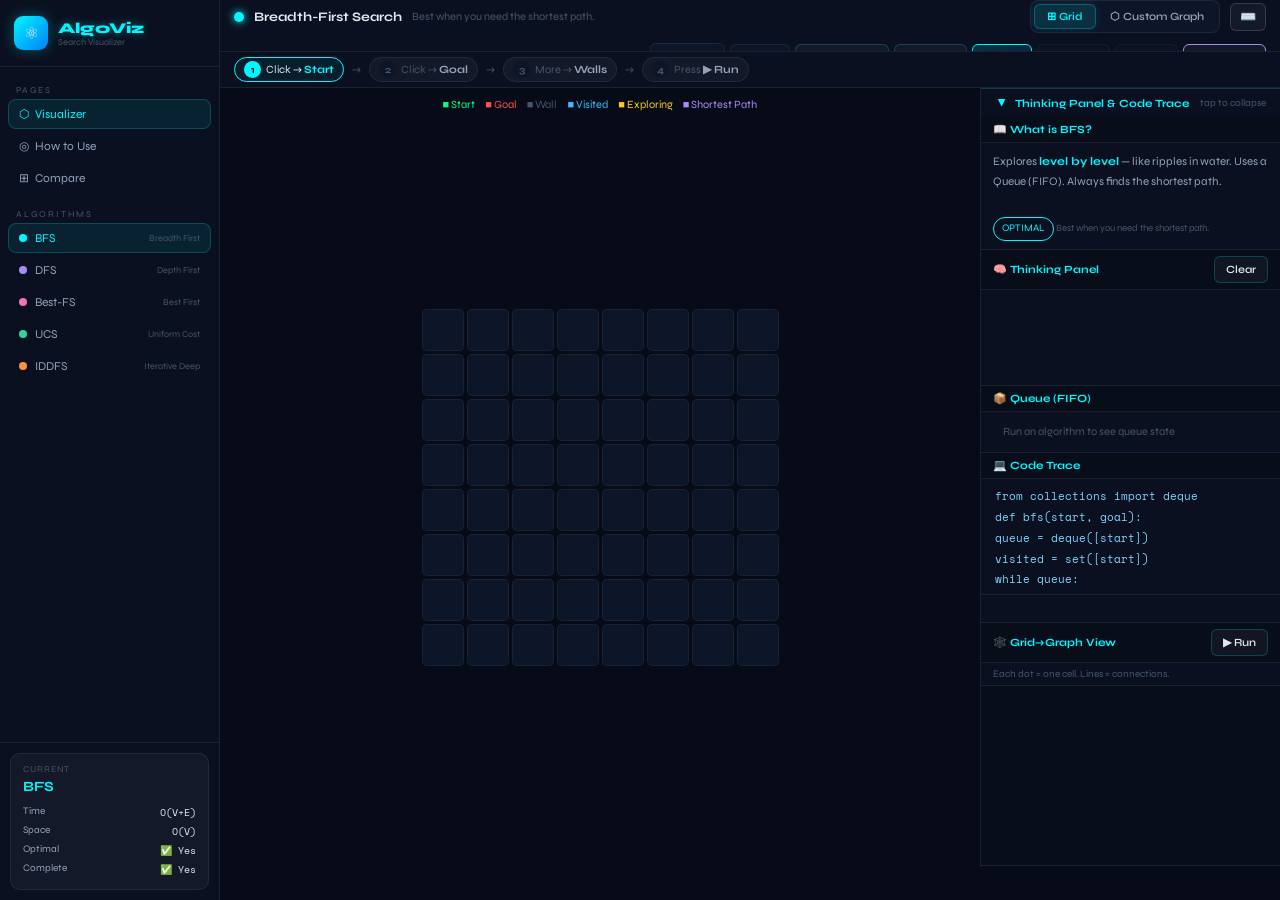
==== index.html @ 83fe8dfa "Rename index.html" ====
<!DOCTYPE html>
<html lang="en">
<head>
<meta charset="UTF-8">
<meta name="viewport" content="width=device-width, initial-scale=1.0">
<title>AlgoViz — Search Algorithm Visualizer</title>
<link href="https://fonts.googleapis.com/css2?family=Space+Mono:wght@400;700&family=Syne:wght@400;600;700;800&display=swap" rel="stylesheet">
<link rel="stylesheet" href="styles.css">
</head>
<body>

<!-- SIDEBAR OVERLAY -->
<div id="sbo" onclick="closeSB()"></div>
<button id="hmbg" onclick="toggleSB()">☰</button>

<!-- SIDEBAR -->
<aside id="sidebar">
  <div id="sb-brand">
    <div class="sb-icon">⚛</div>
    <div><div class="sb-name">AlgoViz</div><div class="sb-sub">Search Visualizer</div></div>
  </div>
  <nav id="sb-nav">
    <div class="nav-lbl">PAGES</div>
    <div class="nav-item active" onclick="showPage('viz')">⬡ &nbsp;Visualizer</div>
    <div class="nav-item" onclick="showPage('about')">◎ &nbsp;How to Use</div>
    <div class="nav-item" onclick="showPage('compare')">⊞ &nbsp;Compare</div>
    <div class="nav-lbl" style="margin-top:16px">ALGORITHMS</div>
    <div class="nav-item active-algo" id="nav-bfs"    onclick="selectAlgo('bfs')">   <span class="adot" style="background:#00f7ff"></span>BFS    <span class="abadge">Breadth First</span></div>
    <div class="nav-item" id="nav-dfs"    onclick="selectAlgo('dfs')">   <span class="adot" style="background:#a78bfa"></span>DFS    <span class="abadge">Depth First</span></div>
    <div class="nav-item" id="nav-bestfs" onclick="selectAlgo('bestfs')"><span class="adot" style="background:#f472b6"></span>Best-FS<span class="abadge">Best First</span></div>
    <div class="nav-item" id="nav-ucs"    onclick="selectAlgo('ucs')">   <span class="adot" style="background:#34d399"></span>UCS    <span class="abadge">Uniform Cost</span></div>
    <div class="nav-item" id="nav-iddfs"  onclick="selectAlgo('iddfs')" ><span class="adot" style="background:#fb923c"></span>IDDFS  <span class="abadge">Iterative Deep</span></div>
  </nav>
  <div id="sb-foot">
    <div class="cm-box">
      <div class="cm-lbl">CURRENT</div>
      <div class="cm-algo" id="cm-name">BFS</div>
      <div class="cm-row"><span>Time</span><span id="cm-time">O(V+E)</span></div>
      <div class="cm-row"><span>Space</span><span id="cm-space">O(V)</span></div>
      <div class="cm-row"><span>Optimal</span><span id="cm-opt">✅ Yes</span></div>
      <div class="cm-row"><span>Complete</span><span id="cm-comp">✅ Yes</span></div>
    </div>
  </div>
</aside>

<!-- APP -->
<div id="app">

  <!-- TOPBAR -->
  <div id="topbar">
    <span class="algo-dot" id="adot" style="background:#00f7ff;box-shadow:0 0 8px #00f7ff"></span>
    <span id="algo-label">Breadth-First Search (BFS)</span>
    <span id="algo-desc">Explores level by level — guarantees shortest path</span>
    <div id="mode-btns">
      <button class="mbtn on" id="mbGrid"  onclick="setMode('grid')">⊞ Grid</button>
      <button class="mbtn"    id="mbGraph" onclick="setMode('graph')">⬡ Custom Graph</button>
    </div>
    <button onclick="openKbdGuide()" title="Keyboard shortcuts (?)" style="border-color:rgba(255,255,255,.15);color:var(--text3);padding:5px 9px;font-size:13px">⌨️</button>
    <div id="controls">
      <!-- GRID controls -->
      <span id="ctrl-grid" style="display:flex;align-items:center;gap:5px;flex-wrap:wrap">
        <select id="langSel" onchange="changeLang()"><option value="python">Python</option><option value="c">C</option><option value="cpp">C++</option></select>
        <input type="number" id="sizeIn" placeholder="Size" style="width:60px" min="2" max="20" onkeydown="if(event.key==='Enter'){createGrid();kbdToast('🔲 New '+document.getElementById('sizeIn').value+'×'+document.getElementById('sizeIn').value+' grid');}">
        <button onclick="createGrid()">🔲 New Grid</button>
        <button onclick="resetGrid()">🔄 Reset</button>
        <button class="brun" onclick="runGrid()">▶ Run</button>
        <button id="bPause" onclick="togglePause()" disabled>⏸ Pause</button>
        <button id="bStep"  onclick="doStep()"      disabled>⏭ Step</button>
        <button onclick="gridToCustomGraph()" title="Convert grid to editable custom graph" style="border-color:#a78bfa;color:#a78bfa">⬡ → Graph</button>
      </span>
      <!-- GRAPH controls -->
      <span id="ctrl-graph" style="display:none;align-items:center;gap:5px;flex-wrap:wrap">
        <button onclick="cgClear()">🗑 Clear</button>
        <button id="btnNode" class="mbtn on" onclick="cgTool('node')">＋ Node</button>
        <button id="btnEdge" class="mbtn"    onclick="cgTool('edge')">⟶ Edge</button>
        <button onclick="openEM()">📝 Type Edges</button>
        <button class="brun" onclick="runCG()">▶ Run</button>
        <button id="bGPause" onclick="toggleCGPause()" disabled>⏸ Pause</button>
        <button id="bGStep"  onclick="doCGStep()"      disabled>⏭ Step</button>
      </span>
    </div>
  </div>

  <!-- HINT BAR -->
  <div id="hintbar">
    <!-- grid steps shown here, swapped to graph hint on mode change -->
    <div class="step on"   id="s1"><span class="snum">1</span><span>Click → <b>Start</b></span></div>
    <span class="sarr">→</span>
    <div class="step" id="s2"><span class="snum">2</span><span>Click → <b>Goal</b></span></div>
    <span class="sarr">→</span>
    <div class="step" id="s3"><span class="snum">3</span><span>More → <b>Walls</b></span></div>
    <span class="sarr">→</span>
    <div class="step" id="s4"><span class="snum">4</span><span>Press <b>▶ Run</b></span></div>
  </div>

  <!-- PAGES -->
  <div id="pages">

    <!-- VIZ PAGE -->
    <div class="page on" id="page-viz">
      <div id="main">

        <!-- LEFT -->
        <div id="left">

          <!-- GRID VIEW -->
          <div id="grid-view">
            <div id="legend">
              <span class="leg ls">■ Start</span>
              <span class="leg lg">■ Goal</span>
              <span class="leg lw">■ Wall</span>
              <span class="leg lv">■ Visited</span>
              <span class="leg lc">■ Exploring</span>
              <span class="leg lp">■ Shortest Path</span>
            </div>
            <div id="grid-wrap"><div id="grid"></div></div>
            <div id="grid-summary" class="hide">
              <div class="sum-title">📊 Result</div>
              <div class="sum-row" id="grid-sum-body"></div>
            </div>
          </div>

          <!-- GRAPH VIEW (hidden by default) -->
          <div id="graph-view" style="display:none">
            <div id="cg-toolbar"><span id="cg-hint">⬡ Custom Graph — click to add nodes</span></div>
            <canvas id="cgCanvas"></canvas>
            <div id="cg-summary" class="hide">
              <div class="sum-title">📊 Result</div>
              <div class="sum-row" id="cg-sum-body"></div>
            </div>
          </div>

          <!-- TYPE EDGES MODAL -->
          <div id="edge-modal" class="hide">
            <div id="edge-box">
              <div class="eb-head">📝 Type Your Graph Edges <button onclick="closeEM()" style="border:none;background:transparent;color:var(--text2);font-size:16px;cursor:pointer">✕</button></div>
              <div class="eb-body">
                <p>One edge per line. Format: <code>A-B</code> or with weight: <code>A-B:3</code></p>
                <p style="color:var(--text3);font-size:11px;margin-top:3px">Example (from your notebook): A-B, A-C, B-D, B-E, C-F</p>
                <textarea id="etInput" placeholder="A-B&#10;A-C&#10;B-D&#10;B-E&#10;C-F"></textarea>
                <div class="eb-foot">
                  <label style="font-size:11px;color:var(--text2);display:flex;align-items:center;gap:5px"><input type="checkbox" id="dirCk"> Directed graph</label>
                  <div style="display:flex;gap:7px">
                    <button class="brun" onclick="buildFromText()">⚡ Build Graph</button>
                    <button onclick="closeEM()">Cancel</button>
                  </div>
                </div>
              </div>
            </div>
          </div>

        </div><!-- end left -->

        <!-- RIGHT PANEL -->
        <div id="panel">

          <!-- TOGGLE HEADER -->
          <div id="panel-toggle" onclick="togglePanel()">
            <span id="panel-toggle-label">
              <span id="panel-toggle-arrow" class="up">▲</span>
              Thinking Panel &amp; Code Trace
            </span>
            <span style="font-size:10px;color:var(--text3)" id="panel-toggle-hint">tap to collapse</span>
          </div>

          <!-- COLLAPSIBLE CONTENT -->
          <div id="panel-wrap">

            <div class="ps">
              <div class="ph"><span id="panel-title">📖 What is BFS?</span></div>
              <div id="algo-info"></div>
            </div>

            <div class="ps">
              <div class="ph"><span>🧠 Thinking Panel</span><button onclick="clearLog()">Clear</button></div>
              <div id="log"></div>
            </div>

            <div class="ps">
              <div class="ph"><span id="qlabel">📦 Queue (FIFO)</span></div>
              <div id="qdisplay"><span style="color:var(--text3);font-size:11px;padding:6px 10px;display:block">Run an algorithm to see queue state</span></div>
            </div>

            <div class="ps">
              <div class="ph"><span>💻 Code Trace</span></div>
              <div id="codePanel"></div>
              <div id="codeEx"></div>
            </div>

            <div id="ggPanel">
              <div class="ph"><span>🕸️ Grid→Graph View</span><button onclick="runGG()">▶ Run</button></div>
              <div style="padding:5px 12px;font-size:10px;color:var(--text3);border-bottom:1px solid var(--border)">Each dot = one cell. Lines = connections.</div>
              <canvas id="ggCanvas" width="300" height="180"></canvas>
            </div>

          </div><!-- end panel-wrap -->
        </div><!-- end panel -->

      </div><!-- end main -->
    </div><!-- end viz page -->

    <!-- ABOUT PAGE -->
    <div class="page" id="page-about">
      <div class="spage">
        <div class="shero"><h1>How to Use <span class="acc">AlgoViz</span></h1><p>Your AI lab companion — built for students who want to understand, not just memorise</p></div>
        <div class="cards">
          <div class="card"><div class="cnum">01</div><h3>Pick an Algorithm</h3><p>From the sidebar, choose BFS, DFS, Best-FS, UCS, or IDDFS. The complexity card at the bottom updates instantly.</p></div>
          <div class="card"><div class="cnum">02</div><h3>Grid Mode</h3><p>Type a grid size → <b>New Grid</b>. Click → <b>Start</b> (green). Click → <b>Goal</b> (red). More clicks → <b>Walls</b>. Then <b>▶ Run</b>.</p></div>
          <div class="card"><div class="cnum">03</div><h3>Custom Graph — Type</h3><p>Switch to <b>⬡ Custom Graph</b> → click <b>📝 Type Edges</b> → enter edges like <code>A-B</code> one per line → <b>Build Graph</b>.</p></div>
          <div class="card"><div class="cnum">04</div><h3>Custom Graph — Draw</h3><p>Use <b>＋ Node</b> to click and place nodes on the canvas. Use <b>⟶ Edge</b> to connect two nodes. Drag nodes to reposition.</p></div>
          <div class="card"><div class="cnum">05</div><h3>Set Start & Goal</h3><p><b>Right-click</b> any node on the custom graph to open a menu. Choose <b>Set as Start</b> or <b>Set as Goal</b>. Then press <b>▶ Run</b>.</p></div>
          <div class="card"><div class="cnum">06</div><h3>Pause & Step</h3><p>Hit <b>⏸ Pause</b> to freeze the animation. Then <b>⏭ Step</b> moves one action at a time — best way to learn what's happening.</p></div>
        </div>
        <div style="margin-bottom:16px"><h2 style="font-size:18px;font-weight:700;margin-bottom:14px">5 Algorithms — Plain English</h2></div>
        <div class="aecs">
          <div class="aec" style="--ac:#00f7ff"><div class="aec-h"><span class="aec-d" style="background:#00f7ff"></span>BFS</div><p>Uses a <b>Queue (FIFO)</b>. Explores level by level. Always finds the shortest path.</p><div class="aec-use">✅ Shortest path guaranteed</div></div>
          <div class="aec" style="--ac:#a78bfa"><div class="aec-h"><span class="aec-d" style="background:#a78bfa"></span>DFS</div><p>Uses a <b>Stack (LIFO)</b>. Dives deep first. Not always the shortest path.</p><div class="aec-use">⚠️ Not always shortest path</div></div>
          <div class="aec" style="--ac:#f472b6"><div class="aec-h"><span class="aec-d" style="background:#f472b6"></span>Best-FS</div><p>Uses <b>heuristic distance</b> to goal. Greedy — picks what looks closest. Fast, not always optimal.</p><div class="aec-use">⚡ Fast, not always optimal</div></div>
          <div class="aec" style="--ac:#34d399"><div class="aec-h"><span class="aec-d" style="background:#34d399"></span>UCS</div><p>Expands <b>cheapest cumulative cost</b> first. Optimal even with different edge weights.</p><div class="aec-use">✅ Optimal for weighted graphs</div></div>
          <div class="aec" style="--ac:#fb923c"><div class="aec-h"><span class="aec-d" style="background:#fb923c"></span>IDDFS</div><p>DFS with depth limit 0,1,2... Gets BFS-optimal result with very low memory.</p><div class="aec-use">✅ Optimal + low memory</div></div>
        </div>
      </div>
    </div>

    <!-- COMPARE PAGE -->
    <div class="page" id="page-compare">
      <div class="spage">
        <div class="shero"><h1>Algorithm <span class="acc">Comparison</span></h1><p>Quick reference for exams and vivas</p></div>
        <div class="ctable-wrap">
          <table class="ctable">
            <thead><tr><th>Property</th><th style="color:#00f7ff">BFS</th><th style="color:#a78bfa">DFS</th><th style="color:#f472b6">Best-FS</th><th style="color:#34d399">UCS</th><th style="color:#fb923c">IDDFS</th></tr></thead>
            <tbody>
              <tr><td>Strategy</td><td>Level by level</td><td>Deep first</td><td>Closest to goal</td><td>Cheapest cost</td><td>DFS + depth limit</td></tr>
              <tr><td>Data Structure</td><td>Queue (FIFO)</td><td>Stack (LIFO)</td><td>Priority Queue</td><td>Priority Queue</td><td>Call Stack</td></tr>
              <tr><td>Time</td><td>O(V+E)</td><td>O(V+E)</td><td>O(V+E)</td><td>O(V+E logV)</td><td>O(b^d)</td></tr>
              <tr><td>Space</td><td>O(V)</td><td>O(V)</td><td>O(V)</td><td>O(V)</td><td>O(d)</td></tr>
              <tr><td>Shortest Path?</td><td>✅ Yes</td><td>❌ No</td><td>❌ No</td><td>✅ Yes</td><td>✅ Yes</td></tr>
              <tr><td>Complete?</td><td>✅ Yes</td><td>⚠️ May loop</td><td>⚠️ Depends</td><td>✅ Yes</td><td>✅ Yes</td></tr>
              <tr><td>Heuristic?</td><td>❌</td><td>❌</td><td>✅ Yes</td><td>❌</td><td>❌</td></tr>
              <tr><td>Handles Weights?</td><td>❌</td><td>❌</td><td>❌</td><td>✅ Yes</td><td>❌</td></tr>
            </tbody>
          </table>
        </div>
        <div style="margin-bottom:16px"><h2 style="font-size:18px;font-weight:700;margin-bottom:14px">How they explore differently</h2></div>
        <div class="demos">
          <div class="demo" style="--dc:#00f7ff"><div class="dt">BFS — Ripple</div><div class="dgrid" id="demo-bfs"></div><div class="dcap">Uniform outward expansion</div></div>
          <div class="demo" style="--dc:#a78bfa"><div class="dt">DFS — Dive</div><div class="dgrid" id="demo-dfs"></div><div class="dcap">Dives deep, then backtracks</div></div>
          <div class="demo" style="--dc:#f472b6"><div class="dt">Best-FS</div><div class="dgrid" id="demo-bestfs"></div><div class="dcap">Rushes toward goal</div></div>
        </div>
      </div>
    </div>

  </div><!-- end pages -->
</div><!-- end app -->

<!-- FLOATING ACTION BUTTON (mobile) -->
<button id="fab" onclick="toggleFAB()" title="Quick actions">⚡</button>
<div id="fab-backdrop" onclick="closeFAB()"></div>
<div id="fab-menu" id="fab-menu">

  <!-- RUN / PAUSE -->
  <div class="fab-item" onclick="fabRun()">
    <div class="fab-icon" style="background:rgba(0,247,255,.15);color:var(--cyan)">▶</div>
    <div><div class="fab-label">Run Algorithm</div><div class="fab-sub" id="fab-algo-name">BFS</div></div>
  </div>

  <div class="fab-item" onclick="fabPause()">
    <div class="fab-icon" style="background:rgba(250,204,21,.15);color:var(--yellow)">⏸</div>
    <div><div class="fab-label">Pause / Resume</div><div class="fab-sub">Freeze animation</div></div>
  </div>

  <div class="fab-item" onclick="fabStep()">
    <div class="fab-icon" style="background:rgba(167,139,250,.15);color:var(--purple)">⏭</div>
    <div><div class="fab-label">Step Forward</div><div class="fab-sub">One action at a time</div></div>
  </div>

  <div class="fab-divider"></div>

  <!-- GRID ACTIONS -->
  <div class="fab-item" id="fab-mode-item" onclick="fabToggleMode()">
    <div class="fab-icon" style="background:rgba(0,247,255,.1);color:var(--cyan)" id="fab-mode-icon">⬡</div>
    <div><div class="fab-label" id="fab-mode-label">Custom Graph</div><div class="fab-sub">Switch mode</div></div>
  </div>

  <div class="fab-item" onclick="fabNewGrid();closeFAB()">
    <div class="fab-icon" style="background:rgba(52,211,153,.15);color:var(--green)">🔲</div>
    <div><div class="fab-label">New Grid</div><div class="fab-sub">Reset and rebuild</div></div>
  </div>

  <div class="fab-item" onclick="fabExport();closeFAB()">
    <div class="fab-icon" style="background:rgba(167,139,250,.15);color:var(--purple)">⬡→</div>
    <div><div class="fab-label">Grid → Graph</div><div class="fab-sub">Export grid as custom graph</div></div>
  </div>

  <div class="fab-divider"></div>

  <!-- PANEL + ALGO -->
  <div class="fab-item" onclick="togglePanel();closeFAB()">
    <div class="fab-icon" style="background:rgba(56,189,248,.15);color:var(--blue)">☰</div>
    <div><div class="fab-label" id="fab-panel-label">Collapse Panel</div><div class="fab-sub">More space for grid</div></div>
  </div>

  <div class="fab-item" onclick="clearLog();closeFAB();kbdToast('🗑 Log cleared')">
    <div class="fab-icon" style="background:rgba(251,146,60,.15);color:var(--orange)">🗑</div>
    <div><div class="fab-label">Clear Log</div><div class="fab-sub">Empty thinking panel</div></div>
  </div>

</div>

<!-- CTX MENU -->
<div id="ctx" class="hide">
  <div class="ci" onclick="ctxDo('start')">🟢 Set as Start</div>
  <div class="ci" onclick="ctxDo('goal')">🔴 Set as Goal</div>
  <div class="cdiv"></div>
  <div class="ci del" onclick="ctxDo('delete')">🗑 Delete Node</div>
</div>

<!-- KEYBOARD GUIDE MODAL -->
<div id="kbd-guide" class="hide">
  <div id="kbd-box">
    <div id="kbd-head">
      <div>
        <h2>⌨️ Keyboard Shortcuts</h2>
        <p>Press <span class="kbd">?</span> anytime to open/close this guide</p>
      </div>
      <button onclick="closeKbdGuide()" style="border:none;background:transparent;color:var(--text2);font-size:18px;cursor:pointer;padding:4px 8px">✕</button>
    </div>

    <div class="kbd-section">
      <h3>GENERAL</h3>
      <div class="kbd-row"><span><span class="kbd">Tab</span></span><span>Collapse / expand the panel section</span></div>
      <div class="kbd-row"><span><span class="kbd">?</span></span><span>Open / close this shortcut guide</span></div>
      <div class="kbd-row"><span><span class="kbd">G</span></span><span>Switch to Grid mode</span></div>
      <div class="kbd-row"><span><span class="kbd">C</span></span><span>Switch to Custom Graph mode</span></div>
      <div class="kbd-row"><span><span class="kbd">1</span>–<span class="kbd">5</span></span><span>Select algorithm (1=BFS, 2=DFS, 3=Best-FS, 4=UCS, 5=IDDFS)</span></div>
      <div class="kbd-row"><span><span class="kbd">P</span></span><span>Switch code language (Python → C → C++)</span></div>
    </div>

    <div class="kbd-section">
      <h3>GRID MODE</h3>
      <div class="kbd-row"><span><span class="kbd">N</span></span><span>New Grid (uses current size input)</span></div>
      <div class="kbd-row"><span><span class="kbd">R</span></span><span>Reset Grid (clear all)</span></div>
      <div class="kbd-row"><span><span class="kbd">Space</span></span><span>▶ Run algorithm</span></div>
      <div class="kbd-row"><span><span class="kbd">P</span></span><span>Pause / Resume animation</span></div>
      <div class="kbd-row"><span><span class="kbd">→</span></span><span>Step forward (when paused)</span></div>
      <div class="kbd-row"><span><span class="kbd">E</span></span><span>Export grid as Custom Graph (⬡ → Graph)</span></div>
    </div>

    <div class="kbd-section">
      <h3>CUSTOM GRAPH MODE</h3>
      <div class="kbd-row"><span><span class="kbd">A</span></span><span>Activate Add Node tool (＋)</span></div>
      <div class="kbd-row"><span><span class="kbd">D</span></span><span>Activate Draw Edge tool (⟶)</span></div>
      <div class="kbd-row"><span><span class="kbd">T</span></span><span>Open Type Edges panel (📝)</span></div>
      <div class="kbd-row"><span><span class="kbd">Space</span></span><span>▶ Run algorithm on graph</span></div>
      <div class="kbd-row"><span><span class="kbd">X</span></span><span>Clear custom graph</span></div>
      <div class="kbd-row"><span><span class="kbd">Esc</span></span><span>Cancel current edge (deselect source node)</span></div>
    </div>

    <div class="kbd-section">
      <h3>BOTH MODES</h3>
      <div class="kbd-row"><span><span class="kbd">Space</span></span><span>▶ Run / Pause / Resume</span></div>
      <div class="kbd-row"><span><span class="kbd">→</span></span><span>Step forward one action (when paused)</span></div>
      <div class="kbd-row"><span><span class="kbd">L</span></span><span>Clear log panel</span></div>
      <div class="kbd-row"><span><span class="kbd">Esc</span></span><span>Close this guide / cancel action</span></div>
    </div>

    <div class="kbd-section">
      <h3>TIPS</h3>
      <div class="kbd-row"><span>Right-click node</span><span>Set as Start / Goal / Delete</span></div>
      <div class="kbd-row"><span>Click edge (⟶ tool)</span><span>Edit edge weight</span></div>
      <div class="kbd-row"><span>Drag node</span><span>Reposition on canvas</span></div>
      <div class="kbd-row"><span>Type <code style="background:var(--bg3);padding:1px 5px;border-radius:4px;font-family:var(--fm);color:var(--cyan);font-size:11px">A-B:3</code></span><span>Edge with weight 3 in text input</span></div>
    </div>
  </div>
</div>

<!-- SHORTCUT TOAST -->
<div id="kbd-toast"></div>

<script src="script.js"></script>
</body>
</html>
---- styles.css ----
*,*::before,*::after{margin:0;padding:0;box-sizing:border-box}
:root{
  --bg:#060b17;--bg2:#0a1020;--bg3:#0d1528;
  --border:rgba(255,255,255,0.07);--borderC:rgba(0,247,255,0.2);
  --glass:rgba(255,255,255,0.04);
  --cyan:#00f7ff;--purple:#a78bfa;--pink:#f472b6;
  --green:#34d399;--orange:#fb923c;--yellow:#facc15;--blue:#38bdf8;
  --text:#e2e8f0;--text2:#94a3b8;--text3:#475569;
  --fh:'Syne',sans-serif;--fm:'Space Mono',monospace;
}
html,body{height:100%;overflow:hidden;font-family:var(--fh);background:var(--bg);color:var(--text);cursor:default}

/* ── LAYOUT ── */
body{display:flex;flex-direction:row}
#sidebar{width:220px;min-width:220px;height:100vh;background:var(--bg2);border-right:1px solid var(--border);display:flex;flex-direction:column;overflow-y:auto;flex-shrink:0;cursor:default}
#app{flex:1;min-width:0;height:100vh;display:flex;flex-direction:column;overflow:hidden}

/* ── SIDEBAR ── */
#sb-brand{display:flex;align-items:center;gap:10px;padding:16px 14px;border-bottom:1px solid var(--border)}
.sb-icon{width:34px;height:34px;background:linear-gradient(135deg,var(--cyan),#0080ff);border-radius:9px;display:flex;align-items:center;justify-content:center;font-size:17px;box-shadow:0 0 14px rgba(0,247,255,.3);flex-shrink:0}
.sb-name{font-size:15px;font-weight:800;color:var(--cyan);text-shadow:0 0 10px rgba(0,247,255,.4)}
.sb-sub{font-size:9px;color:var(--text3)}
#sb-nav{padding:10px 8px;flex:1}
.nav-lbl{font-size:9px;color:var(--text3);letter-spacing:2px;padding:0 8px;margin:8px 0 4px}
.nav-item{display:flex;align-items:center;gap:8px;padding:7px 10px;border-radius:8px;font-size:12px;color:var(--text2);cursor:pointer;transition:all .2s;margin-bottom:2px;border:1px solid transparent}
.nav-item:hover{background:rgba(255,255,255,.05);color:var(--text);border-color:var(--border)}
.nav-item.active,.nav-item.active-algo{background:rgba(0,247,255,.08);color:var(--cyan);border-color:rgba(0,247,255,.2)}
.adot{width:8px;height:8px;border-radius:50%;flex-shrink:0}
.abadge{font-size:9px;color:var(--text3);margin-left:auto}
#sb-foot{padding:10px;border-top:1px solid var(--border)}
.cm-box{background:var(--glass);border:1px solid var(--border);border-radius:10px;padding:10px 12px}
.cm-lbl{font-size:9px;color:var(--text3);letter-spacing:1px;margin-bottom:4px}
.cm-algo{font-size:14px;font-weight:700;color:var(--cyan);margin-bottom:8px}
.cm-row{display:flex;justify-content:space-between;font-size:10px;color:var(--text2);padding:2px 0}
.cm-row span:last-child{color:var(--text);font-family:var(--fm)}

/* ── TOPBAR ── */
#topbar{display:flex;align-items:center;gap:10px;padding:0 14px;height:52px;background:var(--bg2);border-bottom:1px solid var(--border);flex-shrink:0;flex-wrap:wrap;overflow:hidden;cursor:default}
.algo-dot{width:10px;height:10px;border-radius:50%;flex-shrink:0}
#algo-label{font-size:13px;font-weight:700}
#algo-desc{font-size:11px;color:var(--text3);flex:1;overflow:hidden;text-overflow:ellipsis;white-space:nowrap}
#mode-btns{display:flex;background:var(--bg3);border:1px solid var(--border);border-radius:8px;padding:3px;gap:2px;flex-shrink:0}
.mbtn{padding:5px 12px;border-radius:6px;border:none;background:transparent;color:var(--text2);font-size:11px;font-family:var(--fh);font-weight:600;cursor:pointer;transition:all .2s}
.mbtn:hover{color:var(--text)}
.mbtn.on{background:rgba(0,247,255,.12);color:var(--cyan);border:1px solid rgba(0,247,255,.25)!important;box-shadow:0 0 8px rgba(0,247,255,.12)}
#controls{display:flex;align-items:center;gap:5px;flex-wrap:wrap;margin-left:auto}

/* ── HINT BAR ── */
#hintbar{padding:5px 14px;background:var(--bg2);border-bottom:1px solid var(--border);font-size:11px;min-height:32px;display:flex;align-items:center;gap:8px;flex-shrink:0;flex-wrap:wrap;cursor:default}
.step{display:flex;align-items:center;gap:5px;padding:3px 9px;border-radius:20px;font-size:11px;color:var(--text3);border:1px solid var(--border);background:var(--glass);white-space:nowrap}
.step b{color:var(--text2)}
.step.on{border-color:var(--cyan);color:var(--text);background:rgba(0,247,255,.06)}
.step.on b{color:var(--cyan)}
.step.done{border-color:rgba(52,211,153,.4);color:var(--green)}
.snum{width:17px;height:17px;border-radius:50%;background:var(--bg3);display:flex;align-items:center;justify-content:center;font-size:10px;font-weight:700;flex-shrink:0}
.step.on .snum{background:var(--cyan);color:#000}
.step.done .snum{background:var(--green);color:#000}
.sarr{color:var(--text3);font-size:11px}

/* ── MAIN CONTENT ── */
#main{flex:1;display:flex;overflow:hidden;min-height:0}

/* ── LEFT (grid / graph area) ── */
#left{flex:1;min-width:0;display:flex;flex-direction:column;overflow:hidden;position:relative}

/* GRID VIEW */
#grid-view{position:absolute;inset:0;display:flex;flex-direction:column;align-items:center;padding:10px;gap:8px;overflow-y:auto;background:var(--bg)}
#legend{display:flex;gap:10px;flex-wrap:wrap;justify-content:center;font-size:11px;flex-shrink:0}
.leg{display:flex;align-items:center;gap:3px}
.leg.ls{color:#00ff88}.leg.lg{color:#ff4d4d}.leg.lw{color:var(--text3)}.leg.lv{color:var(--blue)}.leg.lc{color:var(--yellow)}.leg.lp{color:var(--purple)}
#grid-wrap{flex:1;display:flex;align-items:center;justify-content:center;min-height:0}
#grid{display:grid;gap:3px}
.cell{background:var(--bg3);border-radius:5px;cursor:pointer;transition:all .15s;border:1px solid rgba(255,255,255,.05)}
.cell:hover{transform:scale(1.08);border-color:rgba(0,247,255,.3);box-shadow:0 0 10px rgba(0,247,255,.2)}
.cell.S{background:#00ff88;border-color:#00ff88;box-shadow:0 0 10px rgba(0,255,136,.5)}
.cell.G{background:#ff4d4d;border-color:#ff4d4d;box-shadow:0 0 10px rgba(255,77,77,.5)}
.cell.W{background:#050a14;border-color:rgba(255,255,255,.03);box-shadow:none;cursor:default}
.cell.W{cursor:not-allowed}.cell.W:hover{transform:none;box-shadow:none;cursor:not-allowed}
.cell.V{background:#1e5a8a!important;border-color:#38bdf8!important}
.cell.C{background:var(--yellow)!important;border-color:var(--yellow)!important;box-shadow:0 0 14px rgba(250,204,21,.6);transform:scale(1.05)}
.cell.P{background:var(--purple)!important;border-color:var(--purple)!important;box-shadow:0 0 10px rgba(167,139,250,.5)}
#grid-summary{background:var(--glass);border:1px solid var(--borderC);border-radius:10px;padding:10px 14px;width:100%;max-width:550px;flex-shrink:0}
#grid-summary.hide{display:none}
.sum-title{font-size:11px;font-weight:700;color:var(--cyan);margin-bottom:8px}
.sum-row{display:flex;gap:10px;flex-wrap:wrap}
.sstat{background:var(--bg3);border:1px solid var(--border);border-radius:7px;padding:6px 14px;text-align:center;flex:1;min-width:65px}
.sv{font-size:17px;font-weight:700;color:var(--cyan);font-family:var(--fm)}
.sl{font-size:9px;color:var(--text3);margin-top:1px}

/* GRAPH VIEW */
#graph-view{position:absolute;inset:0;display:flex;flex-direction:column;background:var(--bg)}
#cg-toolbar{padding:6px 12px;background:var(--bg2);border-bottom:1px solid var(--border);font-size:11px;color:var(--cyan);font-weight:600;flex-shrink:0;display:flex;align-items:center;gap:8px;min-height:30px}
#cg-hint{flex:1}
#cgCanvas{flex:1;min-height:0;width:100%;display:block;cursor:crosshair}
#cgCanvas.tool-node{cursor:cell}
#cgCanvas.tool-edge{cursor:crosshair}
#cgCanvas.tool-drag{cursor:grabbing}
#cg-summary{margin:8px;background:var(--glass);border:1px solid var(--borderC);border-radius:10px;padding:10px 14px;flex-shrink:0}
#cg-summary.hide{display:none}

/* TYPE EDGES MODAL */
#edge-modal{position:absolute;inset:0;background:rgba(6,11,23,.85);display:flex;align-items:center;justify-content:center;z-index:100;backdrop-filter:blur(4px)}
#edge-modal.hide{display:none}
#edge-box{background:#0d1528;border:1px solid var(--borderC);border-radius:14px;width:min(460px,90vw);box-shadow:0 0 40px rgba(0,247,255,.1)}
.eb-head{display:flex;justify-content:space-between;align-items:center;padding:14px 18px;border-bottom:1px solid var(--border);font-size:13px;font-weight:700;color:var(--cyan)}
.eb-body{padding:16px 18px}
.eb-body p{font-size:12px;color:var(--text2);margin-bottom:5px;line-height:1.6}
.eb-body code{background:var(--bg3);padding:1px 5px;border-radius:4px;font-family:var(--fm);color:var(--cyan);font-size:11px}
#etInput{width:100%;height:130px;margin-top:8px;background:var(--bg3);border:1px solid var(--border);border-radius:8px;padding:10px 12px;color:var(--text);font-family:var(--fm);font-size:12px;resize:vertical;outline:none;line-height:1.9}
#etInput:focus{border-color:rgba(0,247,255,.35)}
.eb-foot{display:flex;justify-content:space-between;align-items:center;margin-top:12px;gap:8px;flex-wrap:wrap}

/* CTX MENU */
#ctx{position:fixed;z-index:500;background:#0d1528;border:1px solid var(--borderC);border-radius:10px;padding:4px;min-width:155px;box-shadow:0 8px 28px rgba(0,0,0,.6)}
#ctx.hide{display:none}
.ci{padding:7px 13px;font-size:12px;border-radius:6px;cursor:pointer;color:var(--text2);transition:background .15s}
.ci:hover{background:rgba(255,255,255,.07);color:var(--text)}
.ci.del{color:#ff6b6b}
.ci.del:hover{background:rgba(255,107,107,.1)}
.cdiv{height:1px;background:var(--border);margin:3px 0}

/* ── RIGHT PANEL ── */
#panel{width:300px;min-width:270px;display:flex;flex-direction:column;border-left:1px solid var(--border);background:var(--bg2);overflow-y:auto;flex-shrink:0;cursor:default}
.ps{display:flex;flex-direction:column;border-bottom:1px solid var(--border);flex-shrink:0}
.ph{display:flex;justify-content:space-between;align-items:center;padding:6px 12px;background:rgba(0,0,0,.2);font-size:11px;font-weight:700;color:var(--cyan);border-bottom:1px solid var(--border)}
#algo-info{padding:8px 12px;font-size:11.5px;color:var(--text2);line-height:1.75;max-height:110px;overflow-y:auto}
#algo-info b{color:var(--cyan)}
.atag{display:inline-block;padding:2px 8px;border-radius:20px;font-size:10px;margin-top:6px;border:1px solid}
#log{height:95px;overflow-y:auto;padding:6px 10px;font-size:11px;color:var(--text2);line-height:1.7;font-family:var(--fm)}
#log p{border-bottom:1px solid rgba(255,255,255,.03);padding:2px 0}
#log p b{color:var(--text)}
#qdisplay{padding:7px 12px;min-height:40px;overflow-x:auto}
.qrow{display:flex;align-items:center;gap:4px;flex-wrap:wrap}
.qn{padding:2px 8px;border-radius:5px;font-size:11px;font-family:var(--fm);font-weight:700;border:1px solid;white-space:nowrap}
.qlbl{font-size:9px;color:var(--text3);margin-right:3px;letter-spacing:1px;flex-shrink:0}
.qarr{color:var(--text3);font-size:10px}
#codePanel{height:115px;overflow-y:auto;padding:7px 10px;font-family:var(--fm);font-size:11px;color:#7dd3fc;line-height:1.9}
#codePanel p{padding:0 4px;border-radius:3px}
.al{background:var(--yellow)!important;color:#000!important;font-weight:700;border-radius:3px}
#codeEx{padding:7px 12px;font-size:11px;color:#fde68a;min-height:28px;line-height:1.6;font-style:italic;border-top:1px solid var(--border)}
#ggPanel{display:flex;flex-direction:column;border-bottom:1px solid var(--border);flex-shrink:0}
#ggCanvas{display:block;width:100%;background:rgba(0,0,0,.2)}

/* ── BUTTONS ── */
button{padding:6px 11px;border:1px solid rgba(0,247,255,.2);border-radius:6px;background:var(--glass);color:var(--text);cursor:pointer;font-size:11px;font-family:var(--fh);font-weight:600;transition:all .2s;white-space:nowrap}
button:hover{border-color:var(--cyan);box-shadow:0 0 10px rgba(0,247,255,.2);transform:translateY(-1px);color:var(--cyan)}
button:disabled{opacity:.3;cursor:not-allowed;transform:none;box-shadow:none}
.brun{background:linear-gradient(135deg,rgba(0,247,255,.15),rgba(0,128,255,.15));border-color:var(--cyan);color:var(--cyan);font-weight:700}
.brun:hover{box-shadow:0 0 18px rgba(0,247,255,.35)}
input,select{padding:6px 9px;background:var(--bg3);color:var(--text);border:1px solid var(--border);border-radius:6px;font-size:11px;font-family:var(--fh);outline:none;transition:border-color .2s}
input:focus,select:focus{border-color:rgba(0,247,255,.4)}
select option{background:var(--bg2)}

/* ── SCROLLBAR ── */
::-webkit-scrollbar{width:4px;height:4px}
::-webkit-scrollbar-thumb{background:rgba(0,247,255,.2);border-radius:10px}
::-webkit-scrollbar-thumb:hover{background:var(--cyan)}

/* ── STATIC PAGES ── */
#pages{flex:1;overflow:hidden;display:flex;flex-direction:column}
.page{display:none;flex:1;overflow-y:auto}
.page.on{display:block}
.spage{max-width:940px;margin:0 auto;padding:32px 20px 50px}
.shero{text-align:center;margin-bottom:32px}
.shero h1{font-size:clamp(24px,5vw,42px);font-weight:800;margin-bottom:10px}
.shero p{font-size:13px;color:var(--text2)}
.acc{color:var(--cyan);text-shadow:0 0 18px rgba(0,247,255,.4)}
.cards{display:grid;grid-template-columns:repeat(auto-fit,minmax(230px,1fr));gap:14px;margin-bottom:32px}
.card{background:var(--glass);border:1px solid var(--border);border-radius:13px;padding:18px;transition:all .3s}
.card:hover{border-color:rgba(0,247,255,.2);transform:translateY(-2px);box-shadow:0 6px 24px rgba(0,247,255,.06)}
.cnum{font-size:32px;font-weight:800;color:rgba(0,247,255,.1);font-family:var(--fm);margin-bottom:6px}
.card h3{font-size:13px;font-weight:700;margin-bottom:7px}
.card p{font-size:12px;color:var(--text2);line-height:1.7}
.card b,.card code{color:var(--cyan)}
.card code{background:var(--bg3);padding:1px 5px;border-radius:4px;font-family:var(--fm);font-size:11px}
.aecs{display:grid;grid-template-columns:repeat(auto-fit,minmax(220px,1fr));gap:12px;margin-bottom:32px}
.aec{background:var(--glass);border:1px solid var(--border);border-radius:11px;padding:15px;border-left:3px solid var(--ac,var(--cyan));transition:all .3s}
.aec:hover{transform:translateY(-2px)}
.aec-h{display:flex;align-items:center;gap:7px;font-size:13px;font-weight:700;margin-bottom:9px}
.aec-d{width:9px;height:9px;border-radius:50%;flex-shrink:0}
.aec p{font-size:12px;color:var(--text2);line-height:1.7;margin-bottom:8px}
.aec b{color:var(--ac,var(--cyan))}
.aec-use{font-size:11px;color:var(--text3);font-style:italic}
.ctable-wrap{overflow-x:auto;border-radius:11px;border:1px solid var(--border);margin-bottom:32px}
.ctable{width:100%;border-collapse:collapse;font-size:12px;min-width:560px}
.ctable thead{background:rgba(0,247,255,.03)}
.ctable th{padding:10px 13px;text-align:center;font-size:11px;font-weight:700;border-bottom:1px solid var(--border);white-space:nowrap}
.ctable th:first-child{text-align:left;color:var(--text2)}
.ctable td{padding:9px 13px;text-align:center;border-bottom:1px solid var(--border);color:var(--text2);font-family:var(--fm);font-size:11px}
.ctable td:first-child{text-align:left;font-family:var(--fh);color:var(--text);font-size:12px;font-weight:600}
.ctable tbody tr:hover{background:var(--glass)}
.ctable tbody tr:last-child td{border-bottom:none}
.demos{display:flex;gap:14px;flex-wrap:wrap}
.demo{flex:1;min-width:150px;background:var(--glass);border:1px solid var(--border);border-radius:11px;padding:14px;text-align:center;border-top:3px solid var(--dc)}
.dt{font-size:13px;font-weight:700;color:var(--dc);margin-bottom:10px}
.dgrid{display:grid;grid-template-columns:repeat(5,1fr);gap:3px;margin-bottom:8px}
.dc{width:100%;aspect-ratio:1;border-radius:3px;background:var(--bg3)}
.dcap{font-size:10px;color:var(--text3)}

/* ── PANEL TOGGLE ── */
#panel-toggle{
  display:flex;align-items:center;justify-content:space-between;
  padding:6px 14px;
  background:var(--bg2);
  border-top:1px solid var(--borderC);
  cursor:pointer;
  flex-shrink:0;
  user-select:none;
  transition:background .2s;
}
#panel-toggle:hover{background:rgba(0,247,255,.05)}
#panel-toggle-label{font-size:11px;font-weight:700;color:var(--cyan);display:flex;align-items:center;gap:7px}
#panel-toggle-arrow{
  font-size:13px;color:var(--cyan);
  transition:transform .3s ease;
  display:inline-block;
}
#panel-toggle-arrow.up{transform:rotate(180deg)}
#panel-wrap{
  display:flex;flex:1;min-height:0;
  transition:max-height .35s cubic-bezier(.4,0,.2,1), opacity .3s ease;
  overflow:hidden;
}
#panel-wrap.collapsed{
  max-height:0 !important;
  opacity:0;
  pointer-events:none;
}
/* Desktop: panel-wrap fills panel normally */
#panel{flex-direction:column}
#panel-wrap{
  flex-direction:column;
  flex:1;min-height:0;
  overflow-y:auto;overflow-x:hidden;
  max-height:none;opacity:1;
}

/* ── MOBILE FAB (Floating Action Button) ── */
#fab{
  display:none; /* shown only on touch devices via media query */
  position:fixed;bottom:20px;right:16px;z-index:400;
  width:48px;height:48px;border-radius:50%;
  background:linear-gradient(135deg,var(--cyan),#0080ff);
  border:none;cursor:pointer;
  box-shadow:0 4px 20px rgba(0,247,255,.4);
  align-items:center;justify-content:center;
  font-size:20px;
  transition:transform .2s, box-shadow .2s;
}
#fab:active{transform:scale(.92);box-shadow:0 2px 10px rgba(0,247,255,.3)}

/* FAB menu backdrop */
#fab-backdrop{
  display:none;position:fixed;inset:0;z-index:390;
  background:rgba(6,11,23,.7);backdrop-filter:blur(4px);
}
#fab-backdrop.show{display:block}

/* FAB menu */
#fab-menu{
  position:fixed;bottom:80px;right:12px;z-index:410;
  display:flex;flex-direction:column;gap:8px;
  align-items:flex-end;
  pointer-events:none;opacity:0;
  transform:translateY(16px);
  transition:opacity .25s ease, transform .25s ease;
}
#fab-menu.show{pointer-events:all;opacity:1;transform:translateY(0)}

.fab-item{
  display:flex;align-items:center;gap:10px;
  background:var(--bg2);
  border:1px solid var(--borderC);
  border-radius:24px;
  padding:9px 16px 9px 12px;
  cursor:pointer;
  box-shadow:0 4px 16px rgba(0,0,0,.5);
  white-space:nowrap;
  transition:background .15s, transform .15s;
  min-height:42px;
}
.fab-item:active{background:rgba(0,247,255,.1);transform:scale(.97)}
.fab-icon{
  width:32px;height:32px;border-radius:50%;
  display:flex;align-items:center;justify-content:center;
  font-size:15px;flex-shrink:0;
}
.fab-label{font-size:12px;font-weight:600;color:var(--text)}
.fab-sub{font-size:10px;color:var(--text3);margin-top:1px}

/* Divider in fab menu */
.fab-divider{width:100%;height:1px;background:var(--border);margin:2px 0}

/* Show FAB only on touch/mobile */
@media(hover:none) and (pointer:coarse){
  #fab{display:flex}
}
@media(max-width:640px){
  #fab{display:flex}
  /* Move toast up so it doesn't hide behind FAB */
  #kbd-toast{bottom:80px}
}

/* ── KEYBOARD SHORTCUTS ── */
#kbd-guide{position:fixed;inset:0;background:rgba(6,11,23,.92);z-index:600;display:flex;align-items:center;justify-content:center;backdrop-filter:blur(6px)}
#kbd-guide.hide{display:none}
#kbd-box{background:#0d1528;border:1px solid var(--borderC);border-radius:16px;width:min(620px,92vw);max-height:88vh;overflow-y:auto;box-shadow:0 0 60px rgba(0,247,255,.12)}
#kbd-head{display:flex;justify-content:space-between;align-items:center;padding:16px 20px;border-bottom:1px solid var(--border);position:sticky;top:0;background:#0d1528;z-index:1}
#kbd-head h2{font-size:15px;font-weight:700;color:var(--cyan)}
#kbd-head p{font-size:11px;color:var(--text3);margin-top:2px}
.kbd-section{padding:14px 20px;border-bottom:1px solid var(--border)}
.kbd-section:last-child{border-bottom:none}
.kbd-section h3{font-size:10px;letter-spacing:2px;color:var(--text3);margin-bottom:10px}
.kbd-row{display:flex;justify-content:space-between;align-items:center;padding:5px 0;font-size:12px;color:var(--text2)}
.kbd-row span:last-child{color:var(--text);font-size:11px;max-width:55%;text-align:right}
.kbd{display:inline-flex;align-items:center;justify-content:center;background:var(--bg3);border:1px solid rgba(255,255,255,.15);border-radius:5px;padding:2px 7px;font-family:var(--fm);font-size:10px;color:var(--cyan);min-width:24px;box-shadow:0 2px 0 rgba(0,0,0,.4);white-space:nowrap}
.kbd-plus{color:var(--text3);margin:0 3px;font-size:10px}
/* Shortcut toast */
#kbd-toast{position:fixed;bottom:20px;left:50%;transform:translateX(-50%);background:rgba(13,21,40,.95);border:1px solid var(--borderC);border-radius:8px;padding:7px 16px;font-size:12px;color:var(--cyan);pointer-events:none;opacity:0;transition:opacity .2s;z-index:700;white-space:nowrap}
#kbd-toast.show{opacity:1}

/* ══════════════════════════════════════
   RESPONSIVE — FULL MOBILE SUPPORT
══════════════════════════════════════ */

#hmbg{
  display:none;position:fixed;top:10px;left:10px;z-index:300;
  background:rgba(13,21,40,.95);border:1px solid var(--borderC);
  border-radius:8px;color:var(--cyan);font-size:18px;
  width:38px;height:38px;cursor:pointer;
  align-items:center;justify-content:center;
  box-shadow:0 0 12px rgba(0,247,255,.2);
  backdrop-filter:blur(8px);flex-shrink:0;
}
#sbo{display:none;position:fixed;inset:0;background:rgba(0,0,0,.65);z-index:200;backdrop-filter:blur(2px)}

/* ── TABLET LANDSCAPE ≤1024px ── */
@media(max-width:1024px){
  #sidebar{width:200px;min-width:200px}
  #panel{width:260px;min-width:240px}
}

/* ── TABLET PORTRAIT ≤880px ── */
@media(max-width:880px){
  #sidebar{
    position:fixed;left:0;top:0;bottom:0;width:240px;min-width:240px;
    transform:translateX(-100%);z-index:250;
    transition:transform .28s cubic-bezier(.4,0,.2,1);
    box-shadow:4px 0 28px rgba(0,0,0,.7);
  }
  #sidebar.open{transform:translateX(0)}
  #hmbg{display:flex}
  #sbo.show{display:block}
  #topbar{padding-left:54px}
  #algo-desc{display:none}
  #panel{width:240px;min-width:200px}
}

/* ── MOBILE ≤640px ── */
@media(max-width:640px){

  /* TOPBAR: wraps into rows */
  #topbar{
    height:auto;padding:6px 10px 6px 50px;
    gap:5px;flex-wrap:wrap;
  }
  #algo-label{font-size:11px;overflow:hidden;max-width:150px;text-overflow:ellipsis;white-space:nowrap}
  #algo-desc{display:none}
  #mode-btns{order:10;width:100%}
  #mode-btns .mbtn{flex:1;text-align:center;padding:6px 4px;font-size:11px}
  #controls{order:11;width:100%;overflow-x:auto}
  #ctrl-grid,#ctrl-graph{display:flex;gap:4px;flex-wrap:nowrap;width:max-content}
  button{padding:6px 10px;font-size:10px;white-space:nowrap}
  input,select{padding:5px 7px;font-size:10px}
  #sizeIn{width:48px!important}

  /* HINTBAR */
  #hintbar{padding:4px 10px;gap:4px;min-height:26px}
  .step{padding:2px 8px;font-size:10px}
  .sarr{display:none}

  /* MAIN: vertical stack — fills all space below topbar/hintbar */
  #main{
    flex-direction:column;
    overflow-y:auto;overflow-x:hidden;
    flex:1;min-height:0;
  }

  /* LEFT: normal flow, not positioned */
  #left{
    flex:none;
    position:static !important;  /* CRITICAL: undo position:relative */
    height:auto;min-height:0;
    display:flex;flex-direction:column;
  }

  /* GRID VIEW: back to normal flow, NOT absolute */
  #grid-view{
    position:static !important;  /* CRITICAL: was absolute, broke mobile */
    inset:auto !important;
    display:flex;
    flex-direction:column;
    align-items:center;
    height:auto;min-height:100px;
    padding:8px;gap:6px;
    overflow:visible;
    background:var(--bg);
  }
  #grid-wrap{flex:none;padding:4px 0}

  /* GRAPH VIEW: also normal flow */
  #graph-view{
    position:static !important;
    inset:auto !important;
    height:320px;flex:none;
    display:flex;flex-direction:column;
    background:var(--bg);
  }
  #cgCanvas{min-height:0;flex:1}

  /* CELLS: auto-size to fit screen width */
  .cell{
    width:calc((100vw - 64px) / var(--cols,8)) !important;
    height:calc((100vw - 64px) / var(--cols,8)) !important;
    min-width:22px;max-width:46px;
    min-height:22px;max-height:46px;
    border-radius:4px;
  }

  /* LEGEND */
  #legend{gap:5px;font-size:10px;flex-wrap:wrap;justify-content:center;padding:0 4px}
  #grid-summary{max-width:100%}
  .sum-row{gap:6px}
  .sstat{padding:5px 8px;min-width:52px}
  .sv{font-size:14px}

  /* PANEL: stacks below grid */
  #panel{
    width:100%;min-width:unset;
    border-left:none;border-top:none;
    flex:none;
    flex-direction:column;
    overflow:visible;
  }
  #panel-toggle{border-top:1px solid var(--borderC)}
  /* panel-wrap becomes horizontal swipe strip */
  #panel-wrap{
    flex-direction:row;
    overflow-x:auto;overflow-y:hidden;
    min-height:220px;max-height:45vh;
    flex-shrink:0;
  }
  #panel-wrap.collapsed{max-height:0;min-height:0}
  .ps{
    min-width:190px;width:190px;flex-shrink:0;
    border-bottom:none;border-right:1px solid var(--border);
    overflow-y:auto;display:flex;flex-direction:column;
    height:100%;
  }
  .ps .ph{flex-shrink:0}
  #algo-info{flex:1;max-height:none;overflow-y:auto}
  #log{flex:1;height:auto;min-height:60px;overflow-y:auto}
  #qdisplay{flex-shrink:0}
  #codePanel{flex:1;height:auto;min-height:70px;overflow-y:auto}
  #codeEx{flex-shrink:0}
  #ggPanel{min-width:230px;width:230px;height:100%}
  #ggCanvas{flex:1;height:auto;min-height:100px}

  /* STATIC PAGES */
  .spage{padding:20px 12px 40px}
  .cards{grid-template-columns:1fr}
  .aecs{grid-template-columns:1fr}
  .demos{flex-direction:column}
  .ctable-wrap{font-size:10px}
  .ctable th,.ctable td{padding:6px 8px}

  /* KBD GUIDE: bottom sheet */
  #kbd-guide{align-items:flex-end}
  #kbd-box{
    width:100vw;max-height:85vh;
    border-radius:16px 16px 0 0;
    border-left:none;border-right:none;border-bottom:none;
  }
}

/* ── TINY PHONES ≤360px ── */
@media(max-width:360px){
  #topbar{padding-left:46px}
  .cell{min-width:22px;max-width:36px;min-height:22px;max-height:36px}
  .ps{min-width:170px;width:170px}
  #ggPanel{min-width:200px;width:200px}
}

/* ── LANDSCAPE PHONES (height ≤ 500px) ── */
@media(max-height:500px) and (orientation:landscape){
  #hintbar{display:none}
  #topbar{min-height:38px;padding-top:4px;padding-bottom:4px}
  /* Back to side-by-side */
  #main{flex-direction:row;overflow:hidden}
  #left{flex:1;height:100%;min-height:0}
  #grid-view{position:absolute;inset:0;overflow-y:auto;padding:6px}
  .cell{
    width:calc((100vh - 100px) / var(--cols,8)) !important;
    height:calc((100vh - 100px) / var(--cols,8)) !important;
    max-width:36px;max-height:36px;min-width:20px;min-height:20px;
  }
  #panel{
    width:230px;min-width:200px;height:100%;
    flex-direction:column;overflow-y:auto;overflow-x:hidden;
    border-left:1px solid var(--border);border-top:none;
  }
  .ps{min-width:unset;width:auto;border-right:none;border-bottom:1px solid var(--border)}
  #ggCanvas{height:120px}
  #log{height:70px}
  #codePanel{height:80px}
}

/* ── TOUCH DEVICES: larger tap targets ── */
@media(hover:none) and (pointer:coarse){
  .nav-item{padding:10px 12px;min-height:40px}
  button{min-height:34px}
  .cell:hover{transform:none;box-shadow:none} /* no hover effects on touch */
  .cell:active{transform:scale(1.06);box-shadow:0 0 10px rgba(0,247,255,.3)}
}

/* ── PRINT ── */
@media print{
  #sidebar,#topbar,#hintbar,#hmbg,#sbo,#panel,#kbd-guide,#ctx{display:none!important}
  body,#app,#left{height:auto;overflow:visible}
}
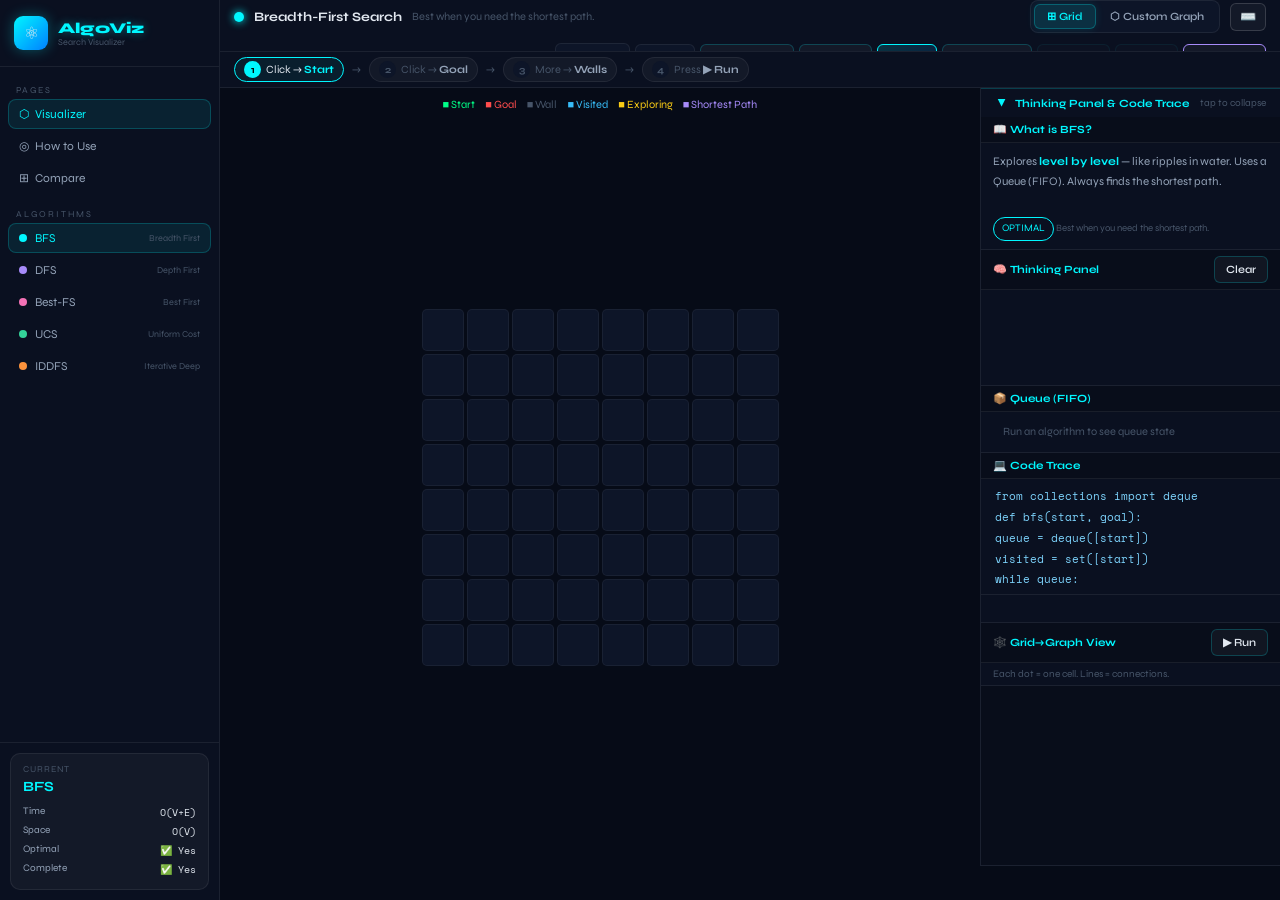
==== commit 39e74605: "Updated" ====
--- a/index.html
+++ b/index.html
@@ -64,6 +64,7 @@
         <button onclick="createGrid()">🔲 New Grid</button>
         <button onclick="resetGrid()">🔄 Reset</button>
         <button class="brun" onclick="runGrid()">▶ Run</button>
+        <button onclick="findAllPaths()">🔀 All Paths</button>
         <button id="bPause" onclick="togglePause()" disabled>⏸ Pause</button>
         <button id="bStep"  onclick="doStep()"      disabled>⏭ Step</button>
         <button onclick="gridToCustomGraph()" title="Convert grid to editable custom graph" style="border-color:#a78bfa;color:#a78bfa">⬡ → Graph</button>
@@ -75,6 +76,7 @@
         <button id="btnEdge" class="mbtn"    onclick="cgTool('edge')">⟶ Edge</button>
         <button onclick="openEM()">📝 Type Edges</button>
         <button class="brun" onclick="runCG()">▶ Run</button>
+        <button onclick="findAllPaths()">🔀 All Paths</button>
         <button id="bGPause" onclick="toggleCGPause()" disabled>⏸ Pause</button>
         <button id="bGStep"  onclick="doCGStep()"      disabled>⏭ Step</button>
       </span>
@@ -378,5 +380,6 @@
 <div id="kbd-toast"></div>
 
 <script src="script.js"></script>
+<script src="allpaths.js"></script>
 </body>
 </html>
--- a/styles.css
+++ b/styles.css
@@ -99,9 +99,9 @@
 #cg-summary.hide{display:none}
 
 /* TYPE EDGES MODAL */
-#edge-modal{position:absolute;inset:0;background:rgba(6,11,23,.85);display:flex;align-items:center;justify-content:center;z-index:100;backdrop-filter:blur(4px)}
+#edge-modal{position:fixed;inset:0;background:rgba(6,11,23,.85);display:flex;align-items:center;justify-content:center;z-index:100;backdrop-filter:blur(4px)}
 #edge-modal.hide{display:none}
-#edge-box{background:#0d1528;border:1px solid var(--borderC);border-radius:14px;width:min(460px,90vw);box-shadow:0 0 40px rgba(0,247,255,.1)}
+#edge-box{background:#0d1528;border:1px solid var(--borderC);border-radius:14px;width:min(460px,92vw);max-height:90vh;overflow-y:auto;box-shadow:0 0 40px rgba(0,247,255,.1)}
 .eb-head{display:flex;justify-content:space-between;align-items:center;padding:14px 18px;border-bottom:1px solid var(--border);font-size:13px;font-weight:700;color:var(--cyan)}
 .eb-body{padding:16px 18px}
 .eb-body p{font-size:12px;color:var(--text2);margin-bottom:5px;line-height:1.6}
@@ -110,8 +110,15 @@
 #etInput:focus{border-color:rgba(0,247,255,.35)}
 .eb-foot{display:flex;justify-content:space-between;align-items:center;margin-top:12px;gap:8px;flex-wrap:wrap}
 
-/* CTX MENU */
-#ctx{position:fixed;z-index:500;background:#0d1528;border:1px solid var(--borderC);border-radius:10px;padding:4px;min-width:155px;box-shadow:0 8px 28px rgba(0,0,0,.6)}
+/* CTX MENU — fixed to always stay on screen */
+#ctx{
+  position:fixed;z-index:500;
+  background:#0d1528;border:1px solid var(--borderC);
+  border-radius:10px;padding:4px;min-width:155px;
+  box-shadow:0 8px 28px rgba(0,0,0,.6);
+  /* prevent overflow off right/bottom edge */
+  max-width:calc(100vw - 20px);
+}
 #ctx.hide{display:none}
 .ci{padding:7px 13px;font-size:12px;border-radius:6px;cursor:pointer;color:var(--text2);transition:background .15s}
 .ci:hover{background:rgba(255,255,255,.07);color:var(--text)}
@@ -156,7 +163,9 @@
 ::-webkit-scrollbar-thumb{background:rgba(0,247,255,.2);border-radius:10px}
 ::-webkit-scrollbar-thumb:hover{background:var(--cyan)}
 
-/* ── STATIC PAGES ── */
+/* ══════════════════════════════════════
+   STATIC PAGES
+══════════════════════════════════════ */
 #pages{flex:1;overflow:hidden;display:flex;flex-direction:column}
 .page{display:none;flex:1;overflow-y:auto}
 .page.on{display:block}
@@ -181,8 +190,14 @@
 .aec p{font-size:12px;color:var(--text2);line-height:1.7;margin-bottom:8px}
 .aec b{color:var(--ac,var(--cyan))}
 .aec-use{font-size:11px;color:var(--text3);font-style:italic}
-.ctable-wrap{overflow-x:auto;border-radius:11px;border:1px solid var(--border);margin-bottom:32px}
-.ctable{width:100%;border-collapse:collapse;font-size:12px;min-width:560px}
+
+/* ── COMPARE TABLE — horizontal scroll on all sizes ── */
+.ctable-wrap{
+  overflow-x:auto;-webkit-overflow-scrolling:touch;
+  border-radius:11px;border:1px solid var(--border);
+  margin-bottom:32px;
+}
+.ctable{width:100%;border-collapse:collapse;font-size:12px;min-width:520px}
 .ctable thead{background:rgba(0,247,255,.03)}
 .ctable th{padding:10px 13px;text-align:center;font-size:11px;font-weight:700;border-bottom:1px solid var(--border);white-space:nowrap}
 .ctable th:first-child{text-align:left;color:var(--text2)}
@@ -190,11 +205,34 @@
 .ctable td:first-child{text-align:left;font-family:var(--fh);color:var(--text);font-size:12px;font-weight:600}
 .ctable tbody tr:hover{background:var(--glass)}
 .ctable tbody tr:last-child td{border-bottom:none}
-.demos{display:flex;gap:14px;flex-wrap:wrap}
-.demo{flex:1;min-width:150px;background:var(--glass);border:1px solid var(--border);border-radius:11px;padding:14px;text-align:center;border-top:3px solid var(--dc)}
+
+/* ── COMPARE DEMOS — fixed layout ── */
+.demos{
+  display:grid;
+  /* 3 equal columns on desktop, 1 column on mobile (overridden below) */
+  grid-template-columns:repeat(3,1fr);
+  gap:14px;
+  margin-bottom:32px;
+}
+.demo{
+  background:var(--glass);border:1px solid var(--border);
+  border-radius:11px;padding:14px;text-align:center;
+  border-top:3px solid var(--dc);
+  /* remove flex:1 and min-width that caused overflow */
+  width:100%;
+}
 .dt{font-size:13px;font-weight:700;color:var(--dc);margin-bottom:10px}
-.dgrid{display:grid;grid-template-columns:repeat(5,1fr);gap:3px;margin-bottom:8px}
-.dc{width:100%;aspect-ratio:1;border-radius:3px;background:var(--bg3)}
+.dgrid{
+  display:grid;grid-template-columns:repeat(5,1fr);
+  gap:3px;margin-bottom:8px;
+  /* ensure cells don't shrink to zero */
+  width:100%;
+}
+.dc{
+  width:100%;aspect-ratio:1;border-radius:3px;background:var(--bg3);
+  /* ensure minimum visible size */
+  min-width:0;
+}
 .dcap{font-size:10px;color:var(--text3)}
 
 /* ── PANEL TOGGLE ── */
@@ -218,15 +256,14 @@
 #panel-toggle-arrow.up{transform:rotate(180deg)}
 #panel-wrap{
   display:flex;flex:1;min-height:0;
-  transition:max-height .35s cubic-bezier(.4,0,.2,1), opacity .3s ease;
+  transition:max-height .35s cubic-bezier(.4,0,.2,1),opacity .3s ease;
   overflow:hidden;
 }
 #panel-wrap.collapsed{
-  max-height:0 !important;
+  max-height:0!important;
   opacity:0;
   pointer-events:none;
 }
-/* Desktop: panel-wrap fills panel normally */
 #panel{flex-direction:column}
 #panel-wrap{
   flex-direction:column;
@@ -235,9 +272,9 @@
   max-height:none;opacity:1;
 }
 
-/* ── MOBILE FAB (Floating Action Button) ── */
+/* ── MOBILE FAB ── */
 #fab{
-  display:none; /* shown only on touch devices via media query */
+  display:none;
   position:fixed;bottom:20px;right:16px;z-index:400;
   width:48px;height:48px;border-radius:50%;
   background:linear-gradient(135deg,var(--cyan),#0080ff);
@@ -245,84 +282,74 @@
   box-shadow:0 4px 20px rgba(0,247,255,.4);
   align-items:center;justify-content:center;
   font-size:20px;
-  transition:transform .2s, box-shadow .2s;
+  transition:transform .2s,box-shadow .2s;
 }
 #fab:active{transform:scale(.92);box-shadow:0 2px 10px rgba(0,247,255,.3)}
-
-/* FAB menu backdrop */
 #fab-backdrop{
   display:none;position:fixed;inset:0;z-index:390;
   background:rgba(6,11,23,.7);backdrop-filter:blur(4px);
 }
 #fab-backdrop.show{display:block}
-
-/* FAB menu */
 #fab-menu{
   position:fixed;bottom:80px;right:12px;z-index:410;
   display:flex;flex-direction:column;gap:8px;
   align-items:flex-end;
   pointer-events:none;opacity:0;
   transform:translateY(16px);
-  transition:opacity .25s ease, transform .25s ease;
+  transition:opacity .25s ease,transform .25s ease;
 }
 #fab-menu.show{pointer-events:all;opacity:1;transform:translateY(0)}
-
 .fab-item{
   display:flex;align-items:center;gap:10px;
-  background:var(--bg2);
-  border:1px solid var(--borderC);
-  border-radius:24px;
-  padding:9px 16px 9px 12px;
-  cursor:pointer;
-  box-shadow:0 4px 16px rgba(0,0,0,.5);
-  white-space:nowrap;
-  transition:background .15s, transform .15s;
+  background:var(--bg2);border:1px solid var(--borderC);
+  border-radius:24px;padding:9px 16px 9px 12px;
+  cursor:pointer;box-shadow:0 4px 16px rgba(0,0,0,.5);
+  white-space:nowrap;transition:background .15s,transform .15s;
   min-height:42px;
 }
 .fab-item:active{background:rgba(0,247,255,.1);transform:scale(.97)}
-.fab-icon{
-  width:32px;height:32px;border-radius:50%;
-  display:flex;align-items:center;justify-content:center;
-  font-size:15px;flex-shrink:0;
-}
+.fab-icon{width:32px;height:32px;border-radius:50%;display:flex;align-items:center;justify-content:center;font-size:15px;flex-shrink:0}
 .fab-label{font-size:12px;font-weight:600;color:var(--text)}
 .fab-sub{font-size:10px;color:var(--text3);margin-top:1px}
-
-/* Divider in fab menu */
 .fab-divider{width:100%;height:1px;background:var(--border);margin:2px 0}
 
-/* Show FAB only on touch/mobile */
-@media(hover:none) and (pointer:coarse){
-  #fab{display:flex}
-}
+@media(hover:none) and (pointer:coarse){#fab{display:flex}}
 @media(max-width:640px){
   #fab{display:flex}
-  /* Move toast up so it doesn't hide behind FAB */
   #kbd-toast{bottom:80px}
 }
 
-/* ── KEYBOARD SHORTCUTS ── */
+/* ── KEYBOARD SHORTCUTS GUIDE ── */
 #kbd-guide{position:fixed;inset:0;background:rgba(6,11,23,.92);z-index:600;display:flex;align-items:center;justify-content:center;backdrop-filter:blur(6px)}
 #kbd-guide.hide{display:none}
-#kbd-box{background:#0d1528;border:1px solid var(--borderC);border-radius:16px;width:min(620px,92vw);max-height:88vh;overflow-y:auto;box-shadow:0 0 60px rgba(0,247,255,.12)}
+#kbd-box{
+  background:#0d1528;border:1px solid var(--borderC);border-radius:16px;
+  width:min(620px,92vw);max-height:88vh;overflow-y:auto;
+  box-shadow:0 0 60px rgba(0,247,255,.12);
+}
 #kbd-head{display:flex;justify-content:space-between;align-items:center;padding:16px 20px;border-bottom:1px solid var(--border);position:sticky;top:0;background:#0d1528;z-index:1}
 #kbd-head h2{font-size:15px;font-weight:700;color:var(--cyan)}
 #kbd-head p{font-size:11px;color:var(--text3);margin-top:2px}
 .kbd-section{padding:14px 20px;border-bottom:1px solid var(--border)}
 .kbd-section:last-child{border-bottom:none}
 .kbd-section h3{font-size:10px;letter-spacing:2px;color:var(--text3);margin-bottom:10px}
-.kbd-row{display:flex;justify-content:space-between;align-items:center;padding:5px 0;font-size:12px;color:var(--text2)}
-.kbd-row span:last-child{color:var(--text);font-size:11px;max-width:55%;text-align:right}
-.kbd{display:inline-flex;align-items:center;justify-content:center;background:var(--bg3);border:1px solid rgba(255,255,255,.15);border-radius:5px;padding:2px 7px;font-family:var(--fm);font-size:10px;color:var(--cyan);min-width:24px;box-shadow:0 2px 0 rgba(0,0,0,.4);white-space:nowrap}
+.kbd-row{
+  display:flex;justify-content:space-between;align-items:flex-start;
+  padding:5px 0;font-size:12px;color:var(--text2);gap:8px;
+}
+.kbd-row span:last-child{
+  color:var(--text);font-size:11px;
+  /* FIX: was max-width:55% which caused overlap — use flex instead */
+  flex:1;text-align:right;word-break:break-word;
+}
+.kbd{display:inline-flex;align-items:center;justify-content:center;background:var(--bg3);border:1px solid rgba(255,255,255,.15);border-radius:5px;padding:2px 7px;font-family:var(--fm);font-size:10px;color:var(--cyan);min-width:24px;box-shadow:0 2px 0 rgba(0,0,0,.4);white-space:nowrap;flex-shrink:0}
 .kbd-plus{color:var(--text3);margin:0 3px;font-size:10px}
-/* Shortcut toast */
 #kbd-toast{position:fixed;bottom:20px;left:50%;transform:translateX(-50%);background:rgba(13,21,40,.95);border:1px solid var(--borderC);border-radius:8px;padding:7px 16px;font-size:12px;color:var(--cyan);pointer-events:none;opacity:0;transition:opacity .2s;z-index:700;white-space:nowrap}
 #kbd-toast.show{opacity:1}
 
 /* ══════════════════════════════════════
-   RESPONSIVE — FULL MOBILE SUPPORT
+   HAMBURGER / OVERLAY
 ══════════════════════════════════════ */
-
 #hmbg{
   display:none;position:fixed;top:10px;left:10px;z-index:300;
   background:rgba(13,21,40,.95);border:1px solid var(--borderC);
@@ -334,6 +361,10 @@
 }
 #sbo{display:none;position:fixed;inset:0;background:rgba(0,0,0,.65);z-index:200;backdrop-filter:blur(2px)}
 
+/* ══════════════════════════════════════
+   RESPONSIVE BREAKPOINTS
+══════════════════════════════════════ */
+
 /* ── TABLET LANDSCAPE ≤1024px ── */
 @media(max-width:1024px){
   #sidebar{width:200px;min-width:200px}
@@ -356,10 +387,12 @@
   #panel{width:240px;min-width:200px}
 }
 
-/* ── MOBILE ≤640px ── */
+/* ══════════════════════════════════════
+   MOBILE ≤640px  — PRIMARY FIX ZONE
+══════════════════════════════════════ */
 @media(max-width:640px){
 
-  /* TOPBAR: wraps into rows */
+  /* TOPBAR */
   #topbar{
     height:auto;padding:6px 10px 6px 50px;
     gap:5px;flex-wrap:wrap;
@@ -379,28 +412,26 @@
   .step{padding:2px 8px;font-size:10px}
   .sarr{display:none}
 
-  /* MAIN: vertical stack — fills all space below topbar/hintbar */
+  /* MAIN: vertical stack */
   #main{
     flex-direction:column;
     overflow-y:auto;overflow-x:hidden;
     flex:1;min-height:0;
   }
 
-  /* LEFT: normal flow, not positioned */
+  /* LEFT: normal flow */
   #left{
     flex:none;
-    position:static !important;  /* CRITICAL: undo position:relative */
+    position:static!important;
     height:auto;min-height:0;
     display:flex;flex-direction:column;
   }
 
-  /* GRID VIEW: back to normal flow, NOT absolute */
+  /* GRID VIEW: back to normal flow */
   #grid-view{
-    position:static !important;  /* CRITICAL: was absolute, broke mobile */
-    inset:auto !important;
-    display:flex;
-    flex-direction:column;
-    align-items:center;
+    position:static!important;
+    inset:auto!important;
+    display:flex;flex-direction:column;align-items:center;
     height:auto;min-height:100px;
     padding:8px;gap:6px;
     overflow:visible;
@@ -408,20 +439,20 @@
   }
   #grid-wrap{flex:none;padding:4px 0}
 
-  /* GRAPH VIEW: also normal flow */
+  /* GRAPH VIEW: normal flow */
   #graph-view{
-    position:static !important;
-    inset:auto !important;
+    position:static!important;
+    inset:auto!important;
     height:320px;flex:none;
     display:flex;flex-direction:column;
     background:var(--bg);
   }
   #cgCanvas{min-height:0;flex:1}
 
-  /* CELLS: auto-size to fit screen width */
+  /* CELLS */
   .cell{
-    width:calc((100vw - 64px) / var(--cols,8)) !important;
-    height:calc((100vw - 64px) / var(--cols,8)) !important;
+    width:calc((100vw - 64px) / var(--cols,8))!important;
+    height:calc((100vw - 64px) / var(--cols,8))!important;
     min-width:22px;max-width:46px;
     min-height:22px;max-height:46px;
     border-radius:4px;
@@ -438,16 +469,14 @@
   #panel{
     width:100%;min-width:unset;
     border-left:none;border-top:none;
-    flex:none;
-    flex-direction:column;
+    flex:none;flex-direction:column;
     overflow:visible;
   }
   #panel-toggle{border-top:1px solid var(--borderC)}
-  /* panel-wrap becomes horizontal swipe strip */
   #panel-wrap{
     flex-direction:row;
     overflow-x:auto;overflow-y:hidden;
-    min-height:220px;max-height:45vh;
+    min-height:200px;max-height:40vh;
     flex-shrink:0;
   }
   #panel-wrap.collapsed{max-height:0;min-height:0}
@@ -466,21 +495,70 @@
   #ggPanel{min-width:230px;width:230px;height:100%}
   #ggCanvas{flex:1;height:auto;min-height:100px}
 
-  /* STATIC PAGES */
-  .spage{padding:20px 12px 40px}
-  .cards{grid-template-columns:1fr}
-  .aecs{grid-template-columns:1fr}
-  .demos{flex-direction:column}
-  .ctable-wrap{font-size:10px}
-  .ctable th,.ctable td{padding:6px 8px}
-
-  /* KBD GUIDE: bottom sheet */
+  /* ════════════════════════════
+     COMPARE PAGE FIXES
+  ════════════════════════════ */
+
+  /* Hero */
+  .spage{padding:16px 12px 40px}
+  .shero{margin-bottom:20px}
+
+  /* How-to cards: single column */
+  .cards{grid-template-columns:1fr;gap:10px;margin-bottom:20px}
+
+  /* Algorithm explanation cards: single column */
+  .aecs{grid-template-columns:1fr;gap:10px;margin-bottom:20px}
+
+  /* Compare table: scrollable, smaller text */
+  .ctable-wrap{border-radius:8px;margin-bottom:20px}
+  .ctable{font-size:10px;min-width:480px}
+  .ctable th{padding:7px 8px;font-size:9px}
+  .ctable td{padding:6px 8px;font-size:10px}
+
+  /* ── DEMO BOXES: single column, properly sized ── */
+  .demos{
+    grid-template-columns:1fr;   /* one per row on mobile */
+    gap:10px;
+    margin-bottom:20px;
+  }
+  .demo{
+    padding:12px;
+    width:100%;
+    /* clear any leftover flex sizing */
+    min-width:unset;flex:unset;
+  }
+  .dt{font-size:12px;margin-bottom:8px}
+  .dgrid{
+    gap:4px;
+    /* make the mini demo grid fill available width */
+    max-width:200px;
+    margin:0 auto 8px;
+  }
+  .dcap{font-size:10px}
+
+  /* Context menu — keep on screen */
+  #ctx{
+    /* clamp position so it never goes off-screen */
+    max-width:calc(100vw - 24px);
+  }
+
+  /* Edge modal textarea — shorter on mobile */
+  #etInput{height:90px}
+  .eb-body{padding:12px 14px}
+  .eb-foot{flex-direction:column;align-items:stretch}
+  .eb-foot button{width:100%;justify-content:center}
+
+  /* KBD guide: bottom sheet */
   #kbd-guide{align-items:flex-end}
   #kbd-box{
     width:100vw;max-height:85vh;
     border-radius:16px 16px 0 0;
     border-left:none;border-right:none;border-bottom:none;
   }
+  /* Keyboard shortcut rows: wrap gracefully */
+  .kbd-row{flex-wrap:wrap;gap:4px}
+  .kbd-row span:last-child{text-align:left;flex:none;width:100%;font-size:11px}
+  .kbd-section{padding:10px 14px}
 }
 
 /* ── TINY PHONES ≤360px ── */
@@ -489,19 +567,19 @@
   .cell{min-width:22px;max-width:36px;min-height:22px;max-height:36px}
   .ps{min-width:170px;width:170px}
   #ggPanel{min-width:200px;width:200px}
+  .dgrid{max-width:160px}
 }
 
 /* ── LANDSCAPE PHONES (height ≤ 500px) ── */
 @media(max-height:500px) and (orientation:landscape){
   #hintbar{display:none}
   #topbar{min-height:38px;padding-top:4px;padding-bottom:4px}
-  /* Back to side-by-side */
   #main{flex-direction:row;overflow:hidden}
   #left{flex:1;height:100%;min-height:0}
-  #grid-view{position:absolute;inset:0;overflow-y:auto;padding:6px}
+  #grid-view{position:absolute!important;inset:0!important;overflow-y:auto;padding:6px}
   .cell{
-    width:calc((100vh - 100px) / var(--cols,8)) !important;
-    height:calc((100vh - 100px) / var(--cols,8)) !important;
+    width:calc((100vh - 100px) / var(--cols,8))!important;
+    height:calc((100vh - 100px) / var(--cols,8))!important;
     max-width:36px;max-height:36px;min-width:20px;min-height:20px;
   }
   #panel{
@@ -513,13 +591,21 @@
   #ggCanvas{height:120px}
   #log{height:70px}
   #codePanel{height:80px}
-}
-
-/* ── TOUCH DEVICES: larger tap targets ── */
+  /* restore graph view for landscape */
+  #graph-view{position:absolute!important;inset:0!important}
+  /* restore panel-wrap for landscape */
+  #panel-wrap{
+    flex-direction:column;
+    overflow-y:auto;overflow-x:hidden;
+    min-height:0;max-height:none;
+  }
+}
+
+/* ── TOUCH: larger tap targets ── */
 @media(hover:none) and (pointer:coarse){
   .nav-item{padding:10px 12px;min-height:40px}
   button{min-height:34px}
-  .cell:hover{transform:none;box-shadow:none} /* no hover effects on touch */
+  .cell:hover{transform:none;box-shadow:none}
   .cell:active{transform:scale(1.06);box-shadow:0 0 10px rgba(0,247,255,.3)}
 }
 
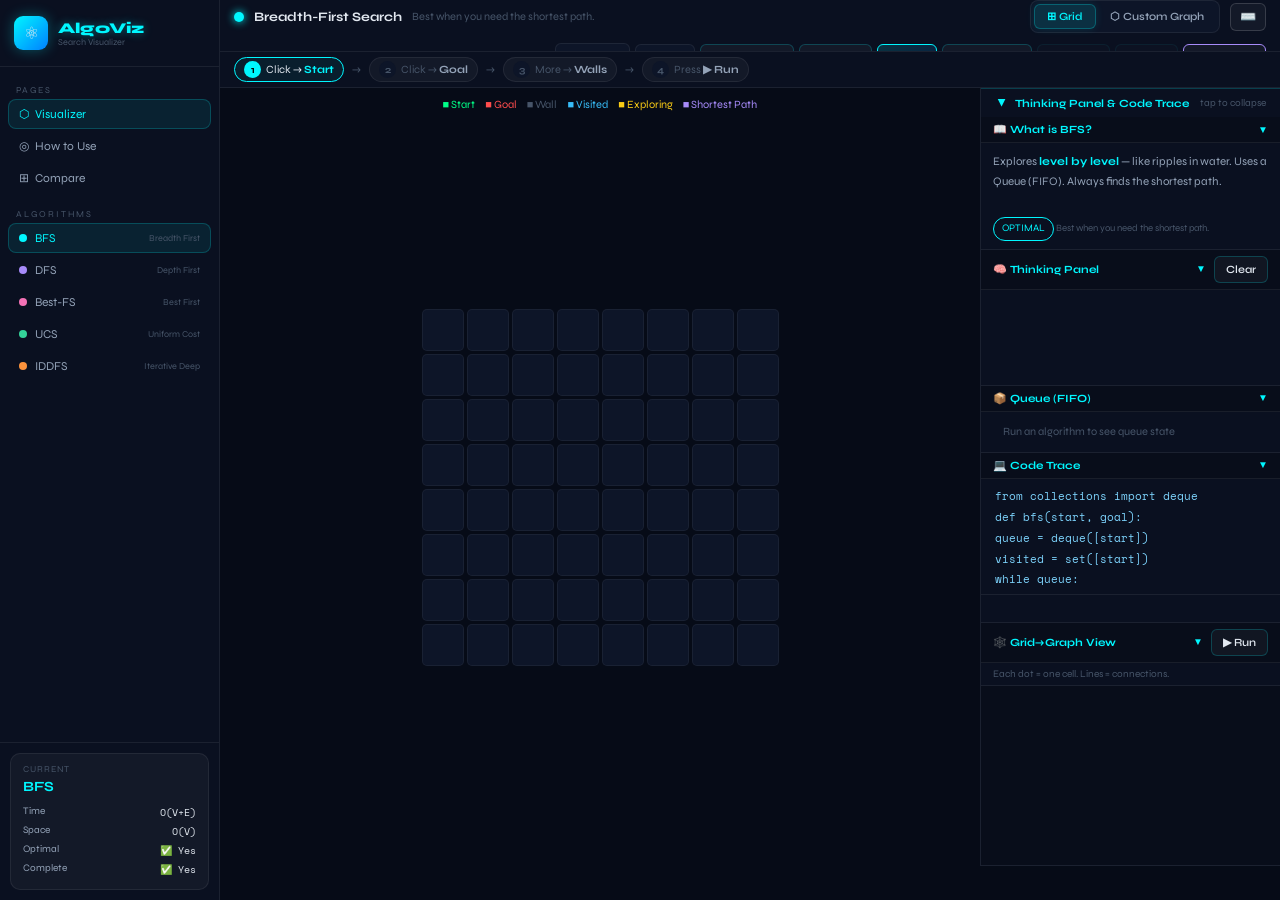
==== commit fa24138a: "Updated" ====
--- a/index.html
+++ b/index.html
@@ -6,6 +6,61 @@
 <title>AlgoViz — Search Algorithm Visualizer</title>
 <link href="https://fonts.googleapis.com/css2?family=Space+Mono:wght@400;700&family=Syne:wght@400;600;700;800&display=swap" rel="stylesheet">
 <link rel="stylesheet" href="styles.css">
+
+<!-- ── PANEL SECTION EXPAND/COLLAPSE ── -->
+<style>
+/* Arrow indicator on every panel section header */
+.ph .ps-arrow {
+  margin-left: auto;
+  font-size: 10px;
+  color: var(--text3);
+  transition: transform .25s ease, color .2s;
+  flex-shrink: 0;
+  padding-left: 6px;
+}
+/* Collapsed state hides the body */
+.ps.ps-collapsed > *:not(.ph) {
+  display: none !important;
+}
+/* When collapsed, arrow points right */
+.ps.ps-collapsed .ps-arrow {
+  transform: rotate(-90deg);
+  color: var(--text3);
+}
+/* When expanded, arrow points down and glows */
+.ps:not(.ps-collapsed) .ps-arrow {
+  transform: rotate(0deg);
+  color: var(--cyan);
+}
+/* Clickable header feel */
+.ph {
+  cursor: pointer;
+  user-select: none;
+  transition: background .15s;
+}
+.ph:hover {
+  background: rgba(0, 247, 255, 0.05);
+}
+.ph:active {
+  background: rgba(0, 247, 255, 0.10);
+}
+/* ggPanel header also clickable */
+#ggPanel .ph {
+  cursor: pointer;
+  user-select: none;
+}
+#ggPanel.ps-collapsed > *:not(.ph) {
+  display: none !important;
+}
+#ggPanel.ps-collapsed .ps-arrow {
+  transform: rotate(-90deg);
+  color: var(--text3);
+}
+#ggPanel:not(.ps-collapsed) .ps-arrow {
+  transform: rotate(0deg);
+  color: var(--cyan);
+}
+</style>
 </head>
 <body>
 
@@ -85,7 +140,6 @@
 
   <!-- HINT BAR -->
   <div id="hintbar">
-    <!-- grid steps shown here, swapped to graph hint on mode change -->
     <div class="step on"   id="s1"><span class="snum">1</span><span>Click → <b>Start</b></span></div>
     <span class="sarr">→</span>
     <div class="step" id="s2"><span class="snum">2</span><span>Click → <b>Goal</b></span></div>
@@ -122,7 +176,7 @@
             </div>
           </div>
 
-          <!-- GRAPH VIEW (hidden by default) -->
+          <!-- GRAPH VIEW -->
           <div id="graph-view" style="display:none">
             <div id="cg-toolbar"><span id="cg-hint">⬡ Custom Graph — click to add nodes</span></div>
             <canvas id="cgCanvas"></canvas>
@@ -156,7 +210,7 @@
         <!-- RIGHT PANEL -->
         <div id="panel">
 
-          <!-- TOGGLE HEADER -->
+          <!-- WHOLE-PANEL TOGGLE (existing) -->
           <div id="panel-toggle" onclick="togglePanel()">
             <span id="panel-toggle-label">
               <span id="panel-toggle-arrow" class="up">▲</span>
@@ -168,29 +222,48 @@
           <!-- COLLAPSIBLE CONTENT -->
           <div id="panel-wrap">
 
-            <div class="ps">
-              <div class="ph"><span id="panel-title">📖 What is BFS?</span></div>
+            <!-- each .ps header is now clickable to expand/collapse that section -->
+
+            <div class="ps" id="ps-algo">
+              <div class="ph" onclick="togglePs('ps-algo')" title="Click to expand / collapse  |  Shortcut: O">
+                <span id="panel-title">📖 What is BFS?</span>
+                <span class="ps-arrow">▼</span>
+              </div>
               <div id="algo-info"></div>
             </div>
 
-            <div class="ps">
-              <div class="ph"><span>🧠 Thinking Panel</span><button onclick="clearLog()">Clear</button></div>
+            <div class="ps" id="ps-thinking">
+              <div class="ph" onclick="togglePs('ps-thinking')" title="Click to expand / collapse  |  Shortcut: O">
+                <span>🧠 Thinking Panel</span>
+                <span class="ps-arrow">▼</span>
+                <button onclick="event.stopPropagation();clearLog()" style="margin-left:8px">Clear</button>
+              </div>
               <div id="log"></div>
             </div>
 
-            <div class="ps">
-              <div class="ph"><span id="qlabel">📦 Queue (FIFO)</span></div>
+            <div class="ps" id="ps-queue">
+              <div class="ph" onclick="togglePs('ps-queue')" title="Click to expand / collapse  |  Shortcut: O">
+                <span id="qlabel">📦 Queue (FIFO)</span>
+                <span class="ps-arrow">▼</span>
+              </div>
               <div id="qdisplay"><span style="color:var(--text3);font-size:11px;padding:6px 10px;display:block">Run an algorithm to see queue state</span></div>
             </div>
 
-            <div class="ps">
-              <div class="ph"><span>💻 Code Trace</span></div>
+            <div class="ps" id="ps-code">
+              <div class="ph" onclick="togglePs('ps-code')" title="Click to expand / collapse  |  Shortcut: O">
+                <span>💻 Code Trace</span>
+                <span class="ps-arrow">▼</span>
+              </div>
               <div id="codePanel"></div>
               <div id="codeEx"></div>
             </div>
 
-            <div id="ggPanel">
-              <div class="ph"><span>🕸️ Grid→Graph View</span><button onclick="runGG()">▶ Run</button></div>
+            <div id="ggPanel" class="ps">
+              <div class="ph" onclick="togglePs('ggPanel')" title="Click to expand / collapse  |  Shortcut: O">
+                <span>🕸️ Grid→Graph View</span>
+                <span class="ps-arrow">▼</span>
+                <button onclick="event.stopPropagation();runGG()" style="margin-left:8px">▶ Run</button>
+              </div>
               <div style="padding:5px 12px;font-size:10px;color:var(--text3);border-bottom:1px solid var(--border)">Each dot = one cell. Lines = connections.</div>
               <canvas id="ggCanvas" width="300" height="180"></canvas>
             </div>
@@ -210,8 +283,8 @@
           <div class="card"><div class="cnum">02</div><h3>Grid Mode</h3><p>Type a grid size → <b>New Grid</b>. Click → <b>Start</b> (green). Click → <b>Goal</b> (red). More clicks → <b>Walls</b>. Then <b>▶ Run</b>.</p></div>
           <div class="card"><div class="cnum">03</div><h3>Custom Graph — Type</h3><p>Switch to <b>⬡ Custom Graph</b> → click <b>📝 Type Edges</b> → enter edges like <code>A-B</code> one per line → <b>Build Graph</b>.</p></div>
           <div class="card"><div class="cnum">04</div><h3>Custom Graph — Draw</h3><p>Use <b>＋ Node</b> to click and place nodes on the canvas. Use <b>⟶ Edge</b> to connect two nodes. Drag nodes to reposition.</p></div>
-          <div class="card"><div class="cnum">05</div><h3>Set Start & Goal</h3><p><b>Right-click</b> any node on the custom graph to open a menu. Choose <b>Set as Start</b> or <b>Set as Goal</b>. Then press <b>▶ Run</b>.</p></div>
-          <div class="card"><div class="cnum">06</div><h3>Pause & Step</h3><p>Hit <b>⏸ Pause</b> to freeze the animation. Then <b>⏭ Step</b> moves one action at a time — best way to learn what's happening.</p></div>
+          <div class="card"><div class="cnum">05</div><h3>Set Start &amp; Goal</h3><p><b>Right-click</b> any node on the custom graph to open a menu. Choose <b>Set as Start</b> or <b>Set as Goal</b>. Then press <b>▶ Run</b>.</p></div>
+          <div class="card"><div class="cnum">06</div><h3>Pause &amp; Step</h3><p>Hit <b>⏸ Pause</b> to freeze the animation. Then <b>⏭ Step</b> moves one action at a time — best way to learn what's happening.</p></div>
         </div>
         <div style="margin-bottom:16px"><h2 style="font-size:18px;font-weight:700;margin-bottom:14px">5 Algorithms — Plain English</h2></div>
         <div class="aecs">
@@ -258,9 +331,8 @@
 <!-- FLOATING ACTION BUTTON (mobile) -->
 <button id="fab" onclick="toggleFAB()" title="Quick actions">⚡</button>
 <div id="fab-backdrop" onclick="closeFAB()"></div>
-<div id="fab-menu" id="fab-menu">
-
-  <!-- RUN / PAUSE -->
+<div id="fab-menu">
+
   <div class="fab-item" onclick="fabRun()">
     <div class="fab-icon" style="background:rgba(0,247,255,.15);color:var(--cyan)">▶</div>
     <div><div class="fab-label">Run Algorithm</div><div class="fab-sub" id="fab-algo-name">BFS</div></div>
@@ -278,7 +350,6 @@
 
   <div class="fab-divider"></div>
 
-  <!-- GRID ACTIONS -->
   <div class="fab-item" id="fab-mode-item" onclick="fabToggleMode()">
     <div class="fab-icon" style="background:rgba(0,247,255,.1);color:var(--cyan)" id="fab-mode-icon">⬡</div>
     <div><div class="fab-label" id="fab-mode-label">Custom Graph</div><div class="fab-sub">Switch mode</div></div>
@@ -296,7 +367,6 @@
 
   <div class="fab-divider"></div>
 
-  <!-- PANEL + ALGO -->
   <div class="fab-item" onclick="togglePanel();closeFAB()">
     <div class="fab-icon" style="background:rgba(56,189,248,.15);color:var(--blue)">☰</div>
     <div><div class="fab-label" id="fab-panel-label">Collapse Panel</div><div class="fab-sub">More space for grid</div></div>
@@ -330,7 +400,8 @@
 
     <div class="kbd-section">
       <h3>GENERAL</h3>
-      <div class="kbd-row"><span><span class="kbd">Tab</span></span><span>Collapse / expand the panel section</span></div>
+      <div class="kbd-row"><span><span class="kbd">Tab</span></span><span>Collapse / expand the whole panel</span></div>
+      <div class="kbd-row"><span><span class="kbd">O</span></span><span>Cycle through panel sections (expand one at a time)</span></div>
       <div class="kbd-row"><span><span class="kbd">?</span></span><span>Open / close this shortcut guide</span></div>
       <div class="kbd-row"><span><span class="kbd">G</span></span><span>Switch to Grid mode</span></div>
       <div class="kbd-row"><span><span class="kbd">C</span></span><span>Switch to Custom Graph mode</span></div>
@@ -339,11 +410,16 @@
     </div>
 
     <div class="kbd-section">
+      <h3>PANEL SECTIONS  <span style="font-size:9px;color:var(--text3);font-weight:400">(tap header or use keyboard)</span></h3>
+      <div class="kbd-row"><span>Tap any panel header</span><span>Expand / collapse that section</span></div>
+      <div class="kbd-row"><span><span class="kbd">O</span></span><span>Cycle: Algorithm info → Thinking → Queue → Code → Graph view</span></div>
+    </div>
+
+    <div class="kbd-section">
       <h3>GRID MODE</h3>
       <div class="kbd-row"><span><span class="kbd">N</span></span><span>New Grid (uses current size input)</span></div>
       <div class="kbd-row"><span><span class="kbd">R</span></span><span>Reset Grid (clear all)</span></div>
       <div class="kbd-row"><span><span class="kbd">Space</span></span><span>▶ Run algorithm</span></div>
-      <div class="kbd-row"><span><span class="kbd">P</span></span><span>Pause / Resume animation</span></div>
       <div class="kbd-row"><span><span class="kbd">→</span></span><span>Step forward (when paused)</span></div>
       <div class="kbd-row"><span><span class="kbd">E</span></span><span>Export grid as Custom Graph (⬡ → Graph)</span></div>
     </div>
@@ -368,11 +444,12 @@
 
     <div class="kbd-section">
       <h3>TIPS</h3>
-      <div class="kbd-row"><span>Right-click node</span><span>Set as Start / Goal / Delete</span></div>
+      <div class="kbd-row"><span>Right-click / long-press node</span><span>Set as Start / Goal / Delete</span></div>
       <div class="kbd-row"><span>Click edge (⟶ tool)</span><span>Edit edge weight</span></div>
       <div class="kbd-row"><span>Drag node</span><span>Reposition on canvas</span></div>
       <div class="kbd-row"><span>Type <code style="background:var(--bg3);padding:1px 5px;border-radius:4px;font-family:var(--fm);color:var(--cyan);font-size:11px">A-B:3</code></span><span>Edge with weight 3 in text input</span></div>
     </div>
+
   </div>
 </div>
 
@@ -381,5 +458,55 @@
 
 <script src="script.js"></script>
 <script src="allpaths.js"></script>
+
+<!-- ── PANEL SECTION TOGGLE ── -->
+<!-- Added as a separate inline script so script.js is untouched -->
+<script>
+// IDs of the panel sections in order
+const PS_IDS = ['ps-algo', 'ps-thinking', 'ps-queue', 'ps-code', 'ggPanel'];
+
+/**
+ * Toggle a single panel section open/closed.
+ * @param {string} id  — the id of the .ps element
+ */
+function togglePs(id) {
+  const el = document.getElementById(id);
+  if (!el) return;
+  el.classList.toggle('ps-collapsed');
+  const arrow = el.querySelector('.ps-arrow');
+  // arrow direction handled purely by CSS class, but update title hint
+  const collapsed = el.classList.contains('ps-collapsed');
+  kbdToast(collapsed ? '📕 Section collapsed' : '📖 Section expanded');
+}
+
+/**
+ * Cycle through panel sections with the O key:
+ * — collapses all, then expands the next one in the list.
+ * — if none are open, opens the first one.
+ */
+function cyclePanelSection() {
+  // find which is currently the ONLY expanded one (or last expanded)
+  const sections = PS_IDS.map(id => document.getElementById(id)).filter(Boolean);
+  // find first expanded
+  let openIdx = sections.findIndex(s => !s.classList.contains('ps-collapsed'));
+  // collapse all
+  sections.forEach(s => s.classList.add('ps-collapsed'));
+  // open next
+  const nextIdx = openIdx === -1 ? 0 : (openIdx + 1) % sections.length;
+  sections[nextIdx].classList.remove('ps-collapsed');
+  const name = sections[nextIdx].querySelector('.ph span')?.textContent?.trim() || '';
+  kbdToast('📖 ' + name);
+}
+
+// Hook O key into the existing keydown listener
+// We do this by adding another listener — does not touch script.js
+document.addEventListener('keydown', function(e) {
+  if (['INPUT', 'TEXTAREA', 'SELECT'].includes(e.target.tagName)) return;
+  if (e.key === 'o' || e.key === 'O') {
+    cyclePanelSection();
+  }
+});
+</script>
+
 </body>
-</html>
+</html>
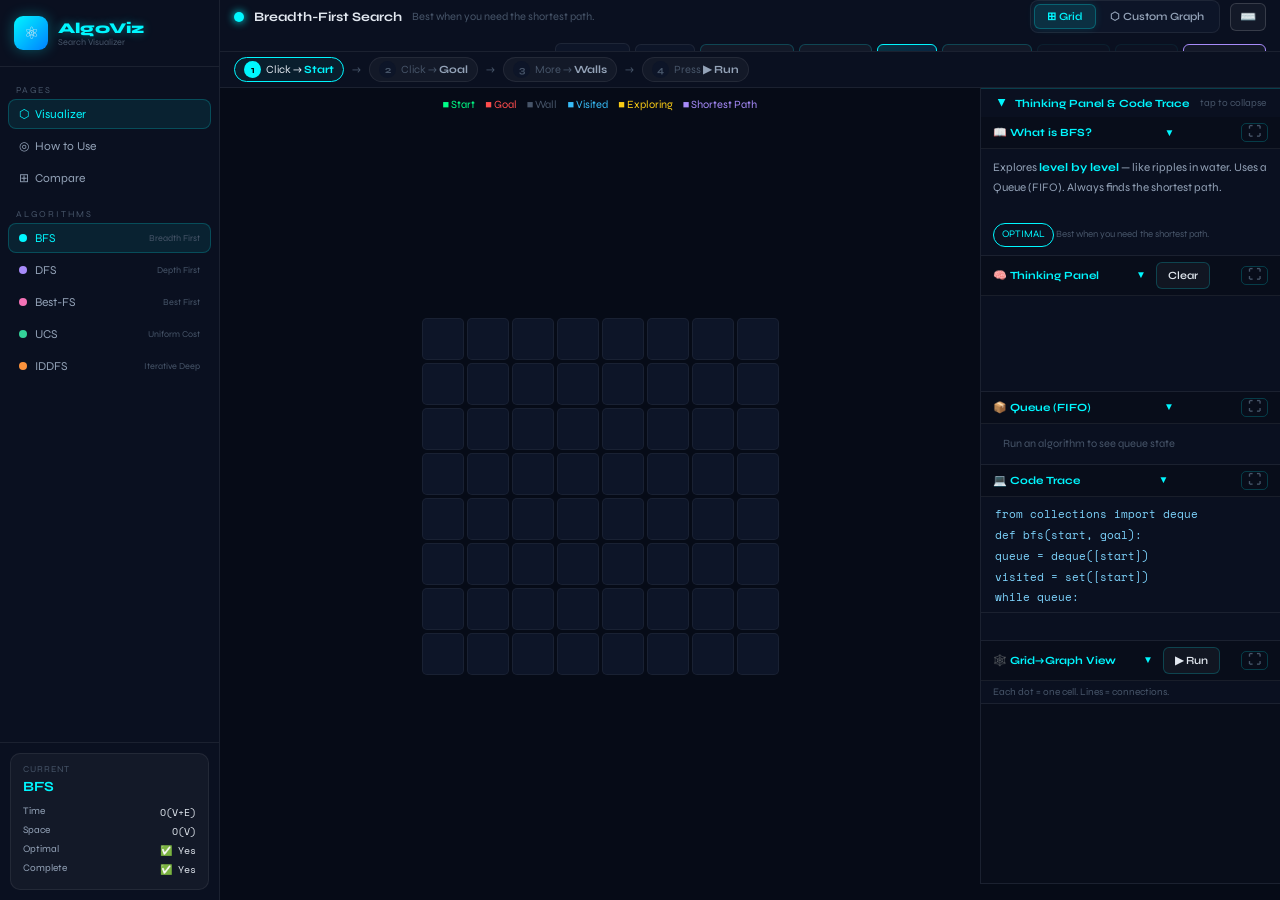
==== commit c4d408d3: "Updated" ====
--- a/index.html
+++ b/index.html
@@ -7,59 +7,18 @@
 <link href="https://fonts.googleapis.com/css2?family=Space+Mono:wght@400;700&family=Syne:wght@400;600;700;800&display=swap" rel="stylesheet">
 <link rel="stylesheet" href="styles.css">
 
-<!-- ── PANEL SECTION EXPAND/COLLAPSE ── -->
+<!-- Panel section collapse/expand (tap header) -->
 <style>
-/* Arrow indicator on every panel section header */
-.ph .ps-arrow {
-  margin-left: auto;
-  font-size: 10px;
-  color: var(--text3);
-  transition: transform .25s ease, color .2s;
-  flex-shrink: 0;
-  padding-left: 6px;
-}
-/* Collapsed state hides the body */
-.ps.ps-collapsed > *:not(.ph) {
-  display: none !important;
-}
-/* When collapsed, arrow points right */
-.ps.ps-collapsed .ps-arrow {
-  transform: rotate(-90deg);
-  color: var(--text3);
-}
-/* When expanded, arrow points down and glows */
-.ps:not(.ps-collapsed) .ps-arrow {
-  transform: rotate(0deg);
-  color: var(--cyan);
-}
-/* Clickable header feel */
-.ph {
-  cursor: pointer;
-  user-select: none;
-  transition: background .15s;
-}
-.ph:hover {
-  background: rgba(0, 247, 255, 0.05);
-}
-.ph:active {
-  background: rgba(0, 247, 255, 0.10);
-}
-/* ggPanel header also clickable */
-#ggPanel .ph {
-  cursor: pointer;
-  user-select: none;
-}
-#ggPanel.ps-collapsed > *:not(.ph) {
-  display: none !important;
-}
-#ggPanel.ps-collapsed .ps-arrow {
-  transform: rotate(-90deg);
-  color: var(--text3);
-}
-#ggPanel:not(.ps-collapsed) .ps-arrow {
-  transform: rotate(0deg);
-  color: var(--cyan);
-}
+.ph .ps-arrow{margin-left:auto;font-size:10px;color:var(--text3);transition:transform .25s ease,color .2s;flex-shrink:0;padding-left:6px}
+.ps.ps-collapsed>*:not(.ph){display:none!important}
+.ps.ps-collapsed .ps-arrow{transform:rotate(-90deg);color:var(--text3)}
+.ps:not(.ps-collapsed) .ps-arrow{transform:rotate(0deg);color:var(--cyan)}
+.ph{cursor:pointer;user-select:none;transition:background .15s;display:flex;align-items:center;gap:6px}
+.ph:hover{background:rgba(0,247,255,.05)}
+.ph:active{background:rgba(0,247,255,.10)}
+#ggPanel.ps-collapsed>*:not(.ph){display:none!important}
+#ggPanel.ps-collapsed .ps-arrow{transform:rotate(-90deg);color:var(--text3)}
+#ggPanel:not(.ps-collapsed) .ps-arrow{transform:rotate(0deg);color:var(--cyan)}
 </style>
 </head>
 <body>
@@ -210,7 +169,7 @@
         <!-- RIGHT PANEL -->
         <div id="panel">
 
-          <!-- WHOLE-PANEL TOGGLE (existing) -->
+          <!-- WHOLE-PANEL TOGGLE (existing, unchanged) -->
           <div id="panel-toggle" onclick="togglePanel()">
             <span id="panel-toggle-label">
               <span id="panel-toggle-arrow" class="up">▲</span>
@@ -222,10 +181,10 @@
           <!-- COLLAPSIBLE CONTENT -->
           <div id="panel-wrap">
 
-            <!-- each .ps header is now clickable to expand/collapse that section -->
+            <!-- ── Each .ps gets an id so expand.js can target it ── -->
 
             <div class="ps" id="ps-algo">
-              <div class="ph" onclick="togglePs('ps-algo')" title="Click to expand / collapse  |  Shortcut: O">
+              <div class="ph" onclick="togglePs('ps-algo')">
                 <span id="panel-title">📖 What is BFS?</span>
                 <span class="ps-arrow">▼</span>
               </div>
@@ -233,16 +192,16 @@
             </div>
 
             <div class="ps" id="ps-thinking">
-              <div class="ph" onclick="togglePs('ps-thinking')" title="Click to expand / collapse  |  Shortcut: O">
+              <div class="ph" onclick="togglePs('ps-thinking')">
                 <span>🧠 Thinking Panel</span>
                 <span class="ps-arrow">▼</span>
-                <button onclick="event.stopPropagation();clearLog()" style="margin-left:8px">Clear</button>
+                <button onclick="event.stopPropagation();clearLog()" style="margin-left:4px">Clear</button>
               </div>
               <div id="log"></div>
             </div>
 
             <div class="ps" id="ps-queue">
-              <div class="ph" onclick="togglePs('ps-queue')" title="Click to expand / collapse  |  Shortcut: O">
+              <div class="ph" onclick="togglePs('ps-queue')">
                 <span id="qlabel">📦 Queue (FIFO)</span>
                 <span class="ps-arrow">▼</span>
               </div>
@@ -250,7 +209,7 @@
             </div>
 
             <div class="ps" id="ps-code">
-              <div class="ph" onclick="togglePs('ps-code')" title="Click to expand / collapse  |  Shortcut: O">
+              <div class="ph" onclick="togglePs('ps-code')">
                 <span>💻 Code Trace</span>
                 <span class="ps-arrow">▼</span>
               </div>
@@ -259,10 +218,10 @@
             </div>
 
             <div id="ggPanel" class="ps">
-              <div class="ph" onclick="togglePs('ggPanel')" title="Click to expand / collapse  |  Shortcut: O">
+              <div class="ph" onclick="togglePs('ggPanel')">
                 <span>🕸️ Grid→Graph View</span>
                 <span class="ps-arrow">▼</span>
-                <button onclick="event.stopPropagation();runGG()" style="margin-left:8px">▶ Run</button>
+                <button onclick="event.stopPropagation();runGG()" style="margin-left:4px">▶ Run</button>
               </div>
               <div style="padding:5px 12px;font-size:10px;color:var(--text3);border-bottom:1px solid var(--border)">Each dot = one cell. Lines = connections.</div>
               <canvas id="ggCanvas" width="300" height="180"></canvas>
@@ -332,51 +291,40 @@
 <button id="fab" onclick="toggleFAB()" title="Quick actions">⚡</button>
 <div id="fab-backdrop" onclick="closeFAB()"></div>
 <div id="fab-menu">
-
   <div class="fab-item" onclick="fabRun()">
     <div class="fab-icon" style="background:rgba(0,247,255,.15);color:var(--cyan)">▶</div>
     <div><div class="fab-label">Run Algorithm</div><div class="fab-sub" id="fab-algo-name">BFS</div></div>
   </div>
-
   <div class="fab-item" onclick="fabPause()">
     <div class="fab-icon" style="background:rgba(250,204,21,.15);color:var(--yellow)">⏸</div>
     <div><div class="fab-label">Pause / Resume</div><div class="fab-sub">Freeze animation</div></div>
   </div>
-
   <div class="fab-item" onclick="fabStep()">
     <div class="fab-icon" style="background:rgba(167,139,250,.15);color:var(--purple)">⏭</div>
     <div><div class="fab-label">Step Forward</div><div class="fab-sub">One action at a time</div></div>
   </div>
-
   <div class="fab-divider"></div>
-
   <div class="fab-item" id="fab-mode-item" onclick="fabToggleMode()">
     <div class="fab-icon" style="background:rgba(0,247,255,.1);color:var(--cyan)" id="fab-mode-icon">⬡</div>
     <div><div class="fab-label" id="fab-mode-label">Custom Graph</div><div class="fab-sub">Switch mode</div></div>
   </div>
-
   <div class="fab-item" onclick="fabNewGrid();closeFAB()">
     <div class="fab-icon" style="background:rgba(52,211,153,.15);color:var(--green)">🔲</div>
     <div><div class="fab-label">New Grid</div><div class="fab-sub">Reset and rebuild</div></div>
   </div>
-
   <div class="fab-item" onclick="fabExport();closeFAB()">
     <div class="fab-icon" style="background:rgba(167,139,250,.15);color:var(--purple)">⬡→</div>
     <div><div class="fab-label">Grid → Graph</div><div class="fab-sub">Export grid as custom graph</div></div>
   </div>
-
   <div class="fab-divider"></div>
-
   <div class="fab-item" onclick="togglePanel();closeFAB()">
     <div class="fab-icon" style="background:rgba(56,189,248,.15);color:var(--blue)">☰</div>
     <div><div class="fab-label" id="fab-panel-label">Collapse Panel</div><div class="fab-sub">More space for grid</div></div>
   </div>
-
   <div class="fab-item" onclick="clearLog();closeFAB();kbdToast('🗑 Log cleared')">
     <div class="fab-icon" style="background:rgba(251,146,60,.15);color:var(--orange)">🗑</div>
     <div><div class="fab-label">Clear Log</div><div class="fab-sub">Empty thinking panel</div></div>
   </div>
-
 </div>
 
 <!-- CTX MENU -->
@@ -401,7 +349,7 @@
     <div class="kbd-section">
       <h3>GENERAL</h3>
       <div class="kbd-row"><span><span class="kbd">Tab</span></span><span>Collapse / expand the whole panel</span></div>
-      <div class="kbd-row"><span><span class="kbd">O</span></span><span>Cycle through panel sections (expand one at a time)</span></div>
+      <div class="kbd-row"><span><span class="kbd">O</span></span><span>Cycle through panel sections one at a time</span></div>
       <div class="kbd-row"><span><span class="kbd">?</span></span><span>Open / close this shortcut guide</span></div>
       <div class="kbd-row"><span><span class="kbd">G</span></span><span>Switch to Grid mode</span></div>
       <div class="kbd-row"><span><span class="kbd">C</span></span><span>Switch to Custom Graph mode</span></div>
@@ -410,9 +358,11 @@
     </div>
 
     <div class="kbd-section">
-      <h3>PANEL SECTIONS  <span style="font-size:9px;color:var(--text3);font-weight:400">(tap header or use keyboard)</span></h3>
-      <div class="kbd-row"><span>Tap any panel header</span><span>Expand / collapse that section</span></div>
-      <div class="kbd-row"><span><span class="kbd">O</span></span><span>Cycle: Algorithm info → Thinking → Queue → Code → Graph view</span></div>
+      <h3>PANEL SECTIONS</h3>
+      <div class="kbd-row"><span>Tap / click <span class="kbd">⛶</span> button</span><span>Expand that section fullscreen</span></div>
+      <div class="kbd-row"><span>Tap panel header</span><span>Collapse / expand that section</span></div>
+      <div class="kbd-row"><span><span class="kbd">O</span></span><span>Cycle: Algorithm → Thinking → Queue → Code → Graph</span></div>
+      <div class="kbd-row"><span><span class="kbd">Esc</span></span><span>Close fullscreen view</span></div>
     </div>
 
     <div class="kbd-section">
@@ -431,7 +381,7 @@
       <div class="kbd-row"><span><span class="kbd">T</span></span><span>Open Type Edges panel (📝)</span></div>
       <div class="kbd-row"><span><span class="kbd">Space</span></span><span>▶ Run algorithm on graph</span></div>
       <div class="kbd-row"><span><span class="kbd">X</span></span><span>Clear custom graph</span></div>
-      <div class="kbd-row"><span><span class="kbd">Esc</span></span><span>Cancel current edge (deselect source node)</span></div>
+      <div class="kbd-row"><span><span class="kbd">Esc</span></span><span>Cancel current edge / close fullscreen</span></div>
     </div>
 
     <div class="kbd-section">
@@ -439,7 +389,7 @@
       <div class="kbd-row"><span><span class="kbd">Space</span></span><span>▶ Run / Pause / Resume</span></div>
       <div class="kbd-row"><span><span class="kbd">→</span></span><span>Step forward one action (when paused)</span></div>
       <div class="kbd-row"><span><span class="kbd">L</span></span><span>Clear log panel</span></div>
-      <div class="kbd-row"><span><span class="kbd">Esc</span></span><span>Close this guide / cancel action</span></div>
+      <div class="kbd-row"><span><span class="kbd">Esc</span></span><span>Close fullscreen / guide / cancel action</span></div>
     </div>
 
     <div class="kbd-section">
@@ -458,53 +408,32 @@
 
 <script src="script.js"></script>
 <script src="allpaths.js"></script>
-
-<!-- ── PANEL SECTION TOGGLE ── -->
-<!-- Added as a separate inline script so script.js is untouched -->
+<script src="expand.js"></script>
+
+<!-- Panel section collapse (tap header) + O key cycle — does NOT touch script.js -->
 <script>
-// IDs of the panel sections in order
-const PS_IDS = ['ps-algo', 'ps-thinking', 'ps-queue', 'ps-code', 'ggPanel'];
-
-/**
- * Toggle a single panel section open/closed.
- * @param {string} id  — the id of the .ps element
- */
-function togglePs(id) {
-  const el = document.getElementById(id);
-  if (!el) return;
+const PS_IDS = ['ps-algo','ps-thinking','ps-queue','ps-code','ggPanel'];
+
+function togglePs(id){
+  const el=document.getElementById(id);
+  if(!el)return;
   el.classList.toggle('ps-collapsed');
-  const arrow = el.querySelector('.ps-arrow');
-  // arrow direction handled purely by CSS class, but update title hint
-  const collapsed = el.classList.contains('ps-collapsed');
-  kbdToast(collapsed ? '📕 Section collapsed' : '📖 Section expanded');
+  kbdToast(el.classList.contains('ps-collapsed')?'📕 Section collapsed':'📖 Section expanded');
 }
 
-/**
- * Cycle through panel sections with the O key:
- * — collapses all, then expands the next one in the list.
- * — if none are open, opens the first one.
- */
-function cyclePanelSection() {
-  // find which is currently the ONLY expanded one (or last expanded)
-  const sections = PS_IDS.map(id => document.getElementById(id)).filter(Boolean);
-  // find first expanded
-  let openIdx = sections.findIndex(s => !s.classList.contains('ps-collapsed'));
-  // collapse all
-  sections.forEach(s => s.classList.add('ps-collapsed'));
-  // open next
-  const nextIdx = openIdx === -1 ? 0 : (openIdx + 1) % sections.length;
+function cyclePanelSection(){
+  const sections=PS_IDS.map(id=>document.getElementById(id)).filter(Boolean);
+  let openIdx=sections.findIndex(s=>!s.classList.contains('ps-collapsed'));
+  sections.forEach(s=>s.classList.add('ps-collapsed'));
+  const nextIdx=openIdx===-1?0:(openIdx+1)%sections.length;
   sections[nextIdx].classList.remove('ps-collapsed');
-  const name = sections[nextIdx].querySelector('.ph span')?.textContent?.trim() || '';
-  kbdToast('📖 ' + name);
+  const name=sections[nextIdx].querySelector('.ph span')?.textContent?.trim()||'';
+  kbdToast('📖 '+name);
 }
 
-// Hook O key into the existing keydown listener
-// We do this by adding another listener — does not touch script.js
-document.addEventListener('keydown', function(e) {
-  if (['INPUT', 'TEXTAREA', 'SELECT'].includes(e.target.tagName)) return;
-  if (e.key === 'o' || e.key === 'O') {
-    cyclePanelSection();
-  }
+document.addEventListener('keydown',function(e){
+  if(['INPUT','TEXTAREA','SELECT'].includes(e.target.tagName))return;
+  if(e.key==='o'||e.key==='O') cyclePanelSection();
 });
 </script>
 
